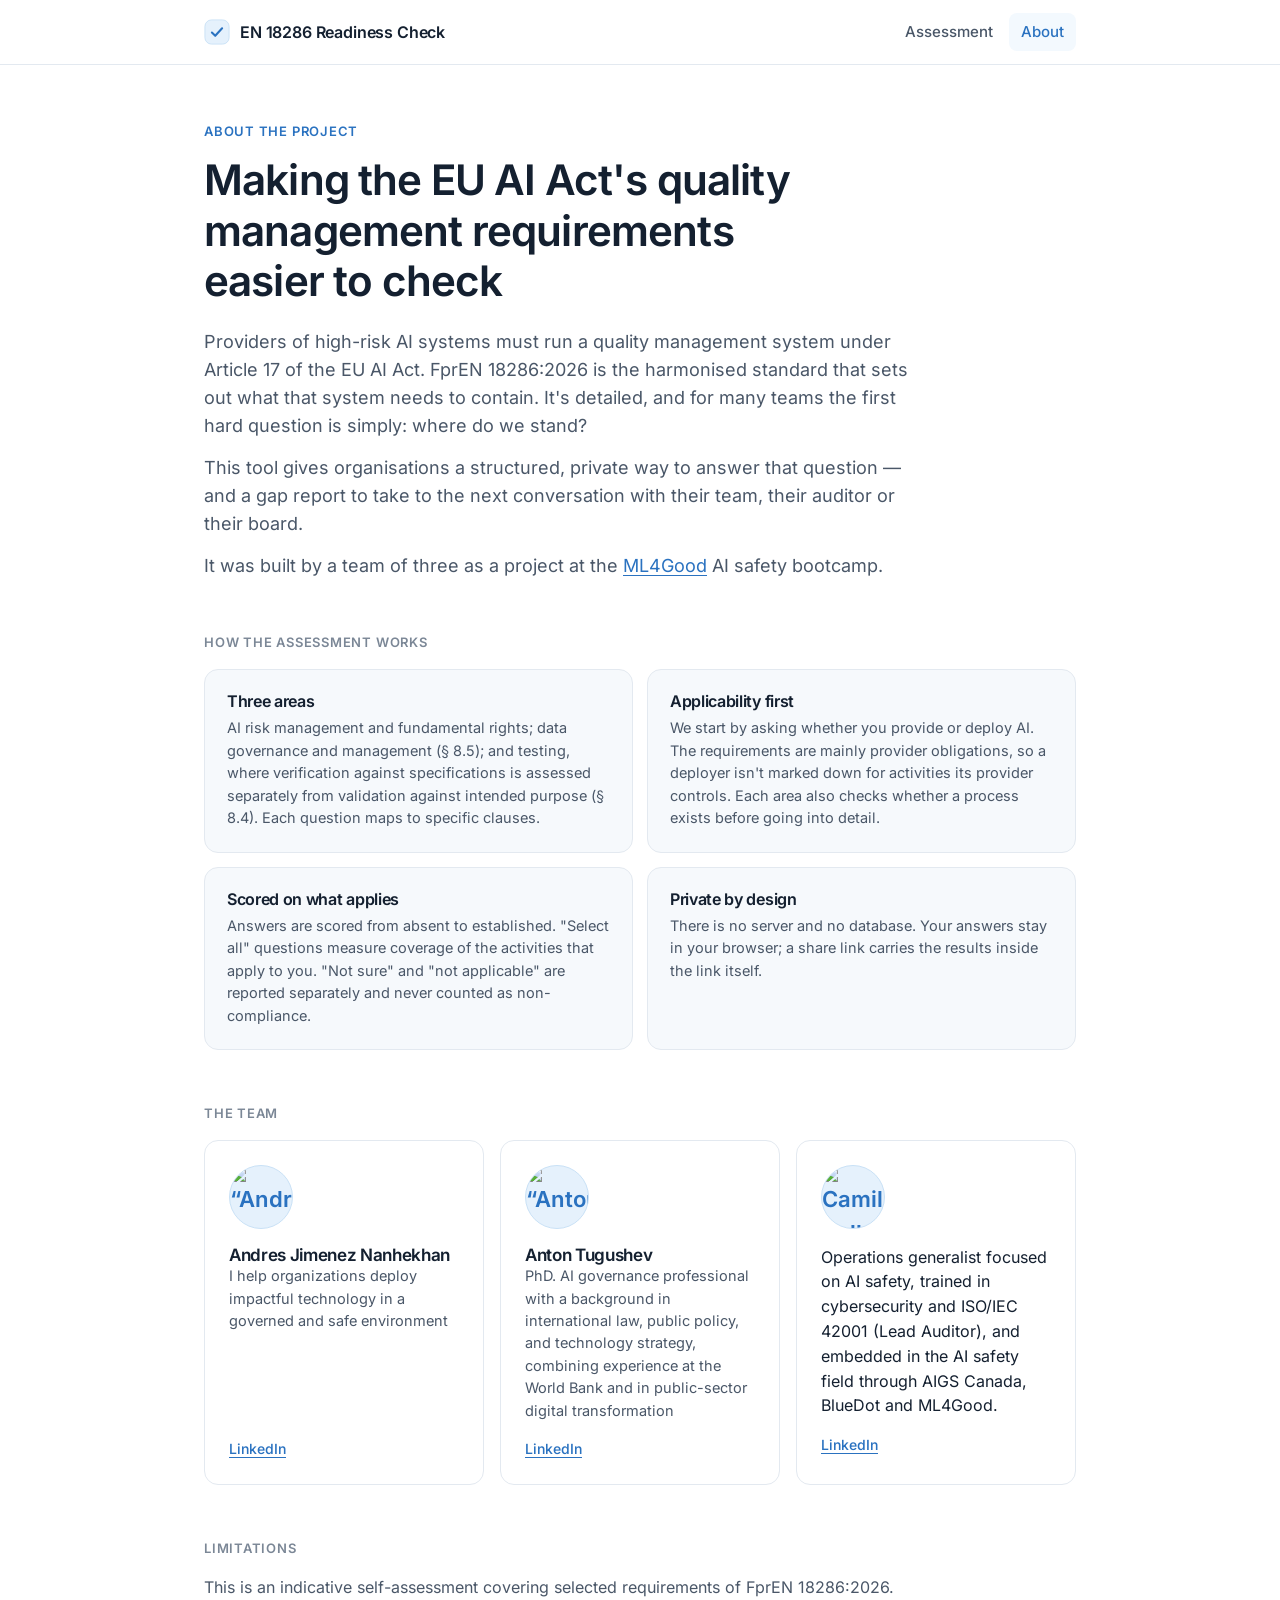
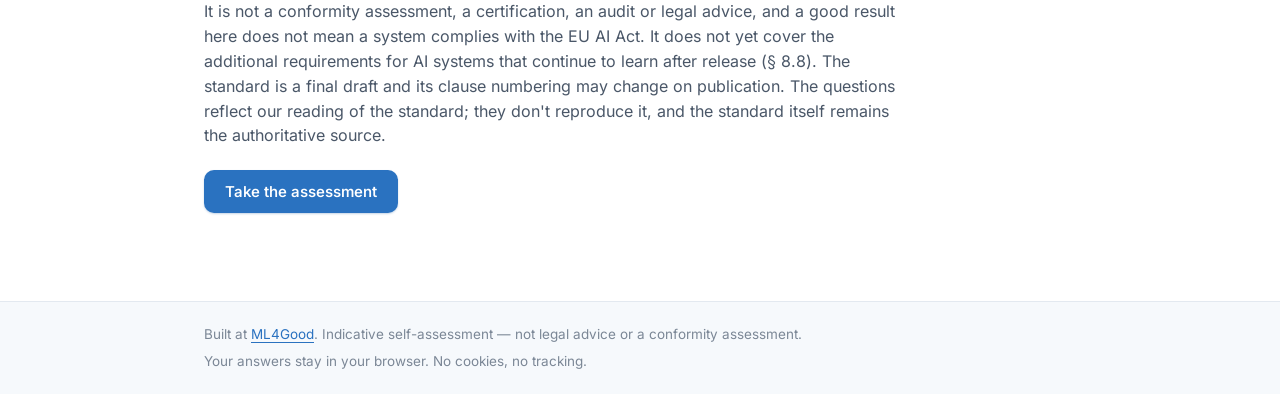
==== about.html @ 06868702 "Update about.html" ====
<!doctype html>
<html lang="en">
<head>
  <meta charset="utf-8" />
  <meta name="viewport" content="width=device-width, initial-scale=1" />
  <title>About — EN 18286 Readiness Check</title>
  <meta name="description" content="About the EN 18286 Readiness Check, a project built at the ML4Good bootcamp." />
  <meta name="theme-color" content="#ffffff" />
  <link rel="icon" href="favicon.svg" type="image/svg+xml" />
  <link rel="preload" href="assets/fonts/inter-var.woff2" as="font" type="font/woff2" crossorigin />
  <link rel="stylesheet" href="assets/css/styles.css" />
</head>
<body>
  <header class="site-header">
    <div class="wrap header-inner">
      <a class="brand" href="index.html">
        <svg class="brand-mark" viewBox="0 0 28 28" aria-hidden="true"><rect x="1" y="1" width="26" height="26" rx="7"/><path d="M8.5 14.5l3.6 3.6L19.5 10"/></svg>
        <span>EN 18286 Readiness Check</span>
      </a>
      <nav class="nav" aria-label="Main">
        <a href="index.html">Assessment</a>
        <a href="about.html" aria-current="page">About</a>
      </nav>
    </div>
  </header>

  <main class="wrap main about">

    <!-- ============ PROJECT ============ -->
    <section class="about-hero">
      <p class="eyebrow">About the project</p>
      <h1>Making the EU AI Act's quality management requirements easier to check</h1>
      <p class="lead">
        Providers of high-risk AI systems must run a quality management system under Article 17 of the EU AI Act.
        FprEN 18286:2026 is the harmonised standard that sets out what that system needs to contain. It's detailed,
        and for many teams the first hard question is simply: where do we stand?
      </p>
      <p class="lead">
        This tool gives organisations a structured, private way to answer that question — and a gap report to take to
        the next conversation with their team, their auditor or their board.
      </p>
      <!-- EDIT: one or two sentences about the bootcamp context, if you want -->
      <p class="lead">
        It was built by a team of three as a project at the
        <a href="https://ml4good.org" target="_blank" rel="noopener">ML4Good</a> AI safety bootcamp.
      </p>
    </section>

    <!-- ============ HOW IT WORKS ============ -->
    <section class="about-section">
      <h2 class="section-title">How the assessment works</h2>
      <div class="how-grid">
        <div class="how">
          <h3>Three areas</h3>
          <p>AI risk management and fundamental rights; data governance and management (§ 8.5); and testing, where verification against specifications is assessed separately from validation against intended purpose (§ 8.4). Each question maps to specific clauses.</p>
        </div>
        <div class="how">
          <h3>Applicability first</h3>
          <p>We start by asking whether you provide or deploy AI. The requirements are mainly provider obligations, so a deployer isn't marked down for activities its provider controls. Each area also checks whether a process exists before going into detail.</p>
        </div>
        <div class="how">
          <h3>Scored on what applies</h3>
          <p>Answers are scored from absent to established. "Select all" questions measure coverage of the activities that apply to you. "Not sure" and "not applicable" are reported separately and never counted as non-compliance.</p>
        </div>
        <div class="how">
          <h3>Private by design</h3>
          <p>There is no server and no database. Your answers stay in your browser; a share link carries the results inside the link itself.</p>
        </div>
      </div>
    </section>

    <!-- ============ TEAM ============
         EDIT: replace names, roles, bios and links below.
         Photos: add a square image to assets/img/ (e.g. assets/img/name.jpg) and replace the
         <span class="avatar">..</span> line with:
         <img class="avatar" src="assets/img/name.jpg" alt="Full name" />
         Remove any link you don't want (LinkedIn / website). -->
    <section class="about-section">
      <h2 class="section-title">The team</h2>
      <div class="team">

        <article class="person">
          <img class="avatar" src="assets/img/andres.jpg" alt=“Andres “Jimenez Nanhekhan />
          <h3>Andres Jimenez Nanhekhan</h3>
          <p class="bio">I help organizations deploy impactful technology in a governed and safe environment</p>
          <p class="links">
            <a href="https://www.linkedin.com/in/andres-jimenez-nanhekhan/" target="_blank" rel="noopener">LinkedIn</a>
          </p>
        </article>

        <article class="person">
          <img class="avatar" src="assets/img/anton.jpg" alt=“Anton Tugushev” />
          <h3>Anton Tugushev</h3>
          <p class="bio">PhD. AI governance professional with a background in international law, public policy, and technology strategy, combining experience at the World Bank and in public-sector digital transformation </p>
          <p class="links">
            <a href="https://www.linkedin.com/in/antontugushev/" target="_blank" rel="noopener">LinkedIn</a>
          </p>
        </article>

        <article class="person">
          <img class="avatar" src="assets/img/cami.jpg" alt="Camilla Balbis” />
          <h3>Camilla Balbis</h3>
          <p class="bio">Operations generalist focused on AI safety, trained in cybersecurity and ISO/IEC 42001 (Lead Auditor), and embedded in the AI safety field through AIGS Canada, BlueDot and ML4Good.
</p>
          <p class="links">
            <a href="https://www.linkedin.com/in/camillabalbis/" target="_blank" rel="noopener">LinkedIn</a>
          </p>
        </article>

      </div>
    </section>

    <!-- ============ DISCLAIMER ============ -->
    <section class="about-section">
      <h2 class="section-title">Limitations</h2>
      <p class="muted">
        This is an indicative self-assessment covering selected requirements of FprEN 18286:2026. It is not a conformity
        assessment, a certification, an audit or legal advice, and a good result here does not mean a system complies with
        the EU AI Act. It does not yet cover the additional requirements for AI systems that continue to learn after
        release (§ 8.8). The standard is a final draft and its clause numbering may change on publication. The questions
        reflect our reading of the standard; they don't reproduce it, and the standard itself remains the authoritative source.
      </p>
      <p><a class="btn btn-primary" href="index.html">Take the assessment</a></p>
    </section>

  </main>

  <footer class="site-footer">
    <div class="wrap footer-inner">
      <p>Built at <a href="https://ml4good.org" target="_blank" rel="noopener">ML4Good</a>. Indicative self-assessment — not legal advice or a conformity assessment.</p>
      <p>Your answers stay in your browser. No cookies, no tracking.</p>
    </div>
  </footer>
</body>
</html>
---- assets/css/styles.css ----
/* ==========================================================================
   Theme — change colours here
   ========================================================================== */
:root {
  --bg: #ffffff;
  --surface: #f6f9fc;
  --surface-2: #eef3f8;
  --line: #e3e9f0;
  --line-strong: #cdd7e2;

  --text: #142030;
  --text-2: #4a5768;
  --text-3: #7b8796;

  --blue: #2a72c0;        /* primary: buttons, links, active states */
  --blue-strong: #1d5c9f; /* hover */
  --blue-300: #8ec0ec;
  --blue-200: #c9e1f6;
  --blue-100: #e5f1fc;
  --blue-50: #f3f9fe;

  --warn-bg: #fbefea;
  --warn-text: #a4482f;

  --radius: 14px;
  --radius-sm: 9px;
  --shadow: 0 1px 2px rgba(20, 32, 48, 0.04), 0 8px 24px -12px rgba(20, 32, 48, 0.08);
  --font: "Inter", ui-sans-serif, system-ui, -apple-system, "Segoe UI", Roboto, "Helvetica Neue", Arial, sans-serif;
}

@font-face {
  font-family: "Inter";
  src: url("../fonts/inter-var.woff2") format("woff2");
  font-weight: 100 900;
  font-style: normal;
  font-display: swap;
}

/* ==========================================================================
   Base
   ========================================================================== */
*, *::before, *::after { box-sizing: border-box; }
html { -webkit-text-size-adjust: 100%; }
body {
  margin: 0;
  background: var(--bg);
  color: var(--text);
  font-family: var(--font);
  font-size: 16px;
  line-height: 1.55;
  font-feature-settings: "cv11", "ss01";
  -webkit-font-smoothing: antialiased;
  display: flex;
  flex-direction: column;
  min-height: 100vh;
}
h1, h2, h3 { margin: 0; letter-spacing: -0.02em; line-height: 1.2; font-weight: 620; }
p { margin: 0; }
a { color: var(--blue); text-decoration-thickness: 1px; text-underline-offset: 3px; }
a:hover { color: var(--blue-strong); }
:focus-visible { outline: 2px solid var(--blue); outline-offset: 2px; border-radius: 6px; }
.icon { flex-shrink: 0; }

.wrap { width: 100%; max-width: 920px; margin: 0 auto; padding: 0 24px; }
.main { flex: 1; padding-top: 56px; padding-bottom: 88px; outline: none; }

/* ==========================================================================
   Header / footer
   ========================================================================== */
.site-header {
  position: sticky; top: 0; z-index: 10;
  background: rgba(255, 255, 255, 0.86);
  backdrop-filter: saturate(1.4) blur(10px);
  -webkit-backdrop-filter: saturate(1.4) blur(10px);
  border-bottom: 1px solid var(--line);
}
.header-inner { display: flex; align-items: center; justify-content: space-between; height: 64px; }
.brand { display: flex; align-items: center; gap: 10px; color: var(--text); text-decoration: none; font-weight: 600; letter-spacing: -0.01em; }
.brand:hover { color: var(--text); }
.brand-mark { width: 26px; height: 26px; }
.brand-mark rect { fill: var(--blue-100); stroke: var(--blue-200); }
.brand-mark path { fill: none; stroke: var(--blue); stroke-width: 2.2; stroke-linecap: round; stroke-linejoin: round; }
.nav { display: flex; gap: 4px; }
.nav a {
  color: var(--text-2); text-decoration: none; font-size: 15px; font-weight: 500;
  padding: 7px 12px; border-radius: 8px;
}
.nav a:hover { background: var(--surface); color: var(--text); }
.nav a[aria-current="page"] { color: var(--blue); background: var(--blue-50); }

.site-footer { border-top: 1px solid var(--line); background: var(--surface); }
.footer-inner { display: flex; flex-wrap: wrap; gap: 6px 24px; justify-content: space-between; padding-top: 22px; padding-bottom: 22px; font-size: 13.5px; color: var(--text-3); }

/* ==========================================================================
   Shared components
   ========================================================================== */
.eyebrow { font-size: 13px; font-weight: 600; letter-spacing: 0.06em; text-transform: uppercase; color: var(--blue); margin-bottom: 14px; }
.lead { font-size: 18px; color: var(--text-2); max-width: 64ch; }
.lead.small { font-size: 15px; margin-top: 8px; }
.muted { color: var(--text-2); max-width: 70ch; }
.section-title { font-size: 13px; font-weight: 600; letter-spacing: 0.06em; text-transform: uppercase; color: var(--text-3); margin: 56px 0 18px; }
.disclaimer { font-size: 13.5px; color: var(--text-3); margin-top: 40px; max-width: 70ch; }

.btn {
  display: inline-flex; align-items: center; justify-content: center; gap: 8px;
  font: inherit; font-size: 15px; font-weight: 560; line-height: 1;
  padding: 13px 20px; border-radius: 10px; border: 1px solid transparent;
  cursor: pointer; text-decoration: none; white-space: nowrap;
  transition: background 0.15s, border-color 0.15s, color 0.15s, box-shadow 0.15s;
}
.btn-primary { background: var(--blue); color: #fff; box-shadow: 0 1px 2px rgba(29, 92, 159, 0.25); }
.btn-primary:hover { background: var(--blue-strong); color: #fff; }
.btn-primary:disabled { background: var(--line-strong); color: #fff; box-shadow: none; cursor: not-allowed; }
.btn-secondary { background: var(--bg); color: var(--text); border-color: var(--line-strong); }
.btn-secondary:hover { border-color: var(--blue-300); background: var(--blue-50); color: var(--text); }
.btn-ghost { background: transparent; color: var(--text-2); padding-left: 12px; padding-right: 12px; }
.btn-ghost:hover { background: var(--surface); color: var(--text); }
.btn-small { padding: 9px 14px; font-size: 14px; }

.badge {
  display: inline-flex; align-items: center; font-size: 13px; font-weight: 580;
  padding: 5px 11px; border-radius: 999px; white-space: nowrap;
}
.tone-good { background: var(--blue); color: #fff; }
.tone-mid  { background: var(--blue-100); color: var(--blue-strong); }
.tone-low  { background: var(--surface-2); color: var(--text-2); }
.tone-none { background: var(--surface-2); color: var(--text-3); box-shadow: inset 0 0 0 1px var(--line-strong); }

/* ==========================================================================
   Intro
   ========================================================================== */
.intro h1 { font-size: clamp(32px, 5vw, 46px); max-width: 18ch; margin-bottom: 20px; }
.meta { list-style: none; padding: 0; margin: 32px 0 0; display: flex; flex-wrap: wrap; gap: 10px; }
.meta li {
  font-size: 14px; color: var(--text-2);
  background: var(--surface); border: 1px solid var(--line);
  padding: 7px 13px; border-radius: 999px;
}
.meta-k { font-weight: 640; color: var(--text); margin-right: 3px; }

.start-card {
  margin-top: 36px; padding: 26px; border: 1px solid var(--line); border-radius: var(--radius);
  background: linear-gradient(180deg, var(--blue-50), var(--bg) 70%);
  box-shadow: var(--shadow);
}
.field { display: block; max-width: 520px; }
.field-label { display: block; font-size: 14px; font-weight: 580; margin-bottom: 8px; }
.optional { font-weight: 450; color: var(--text-3); margin-left: 4px; }
.field input {
  width: 100%; font: inherit; font-size: 15px; color: var(--text);
  padding: 12px 14px; border: 1px solid var(--line-strong); border-radius: 10px; background: var(--bg);
  transition: border-color 0.15s, box-shadow 0.15s;
}
.field input::placeholder { color: var(--text-3); }
.field input:focus { outline: none; border-color: var(--blue); box-shadow: 0 0 0 3px var(--blue-100); }
.field-hint { display: block; font-size: 13px; color: var(--text-3); margin-top: 7px; }
.actions { display: flex; flex-wrap: wrap; gap: 10px; margin-top: 22px; }

.areas { list-style: none; padding: 0; margin: 0; display: grid; gap: 12px; }
.area { display: flex; gap: 18px; padding: 20px 22px; border: 1px solid var(--line); border-radius: var(--radius); background: var(--bg); }
.area-num { font-size: 13px; font-weight: 640; color: var(--blue); font-variant-numeric: tabular-nums; padding-top: 3px; }
.area h3 { font-size: 17px; margin-bottom: 5px; }
.area p { font-size: 15px; color: var(--text-2); }

/* ==========================================================================
   Quiz
   ========================================================================== */
.quiz { max-width: 760px; margin: 0 auto; }
.stepper { list-style: none; padding: 0; margin: 0 0 18px; display: flex; gap: 8px; }
.step { flex: 1; display: flex; align-items: center; gap: 9px; min-width: 0; font-size: 13px; color: var(--text-3); }
.step-dot {
  width: 24px; height: 24px; flex-shrink: 0; border-radius: 50%;
  display: grid; place-items: center; font-size: 12px; font-weight: 620;
  background: var(--surface-2); color: var(--text-3);
}
.step-label { white-space: nowrap; overflow: hidden; text-overflow: ellipsis; }
.step.active { color: var(--text); font-weight: 560; }
.step.active .step-dot { background: var(--blue); color: #fff; }
.step.done .step-dot { background: var(--blue-100); color: var(--blue); }
.step-scope { flex: 0 0 auto; }

.progress { height: 4px; background: var(--surface-2); border-radius: 99px; overflow: hidden; margin-bottom: 28px; }
.progress span { display: block; height: 100%; background: var(--blue); border-radius: 99px; transition: width 0.35s ease; }

.qcard { border: 1px solid var(--line); border-radius: 18px; padding: 34px; background: var(--bg); box-shadow: var(--shadow); }
.qmeta { font-size: 13px; color: var(--text-3); font-weight: 520; margin-bottom: 12px; font-variant-numeric: tabular-nums; }
.qtext { font-size: clamp(21px, 3vw, 25px); font-weight: 600; line-height: 1.3; margin-bottom: 10px; }
.qhint { font-size: 14px; color: var(--text-3); margin-bottom: 24px; }

.options { border: 0; padding: 0; margin: 0; display: grid; gap: 10px; }
.option {
  position: relative; display: flex; align-items: flex-start; gap: 14px;
  padding: 15px 18px; border: 1px solid var(--line); border-radius: 12px;
  background: var(--bg); cursor: pointer; font-size: 15.5px; line-height: 1.45;
  transition: border-color 0.12s, background 0.12s, box-shadow 0.12s;
}
.option:hover { border-color: var(--blue-300); background: var(--blue-50); }
.option input { position: absolute; opacity: 0; pointer-events: none; }
.option-mark {
  flex-shrink: 0; width: 20px; height: 20px; margin-top: 1px;
  border: 1.5px solid var(--line-strong); background: var(--bg);
  border-radius: 50%; display: grid; place-items: center; transition: all 0.12s;
}
.option input[type="checkbox"] + .option-mark { border-radius: 6px; }
.option.checked { border-color: var(--blue); background: var(--blue-50); box-shadow: 0 0 0 1px var(--blue) inset; }
.option.checked .option-mark { border-color: var(--blue); background: var(--blue); }
.option.checked input[type="radio"] + .option-mark::after { content: ""; width: 8px; height: 8px; border-radius: 50%; background: #fff; }
.option.checked input[type="checkbox"] + .option-mark::after {
  content: ""; width: 10px; height: 6px; border-left: 2px solid #fff; border-bottom: 2px solid #fff;
  transform: rotate(-45deg) translate(1px, -1px);
}
.option input:focus-visible + .option-mark { box-shadow: 0 0 0 3px var(--blue-200); }
.option.is-exclusive { color: var(--text-2); }
.option-row { position: relative; }
.option-row:has(.option:not(.is-exclusive)) + .option-row:has(.is-exclusive) { margin-top: 6px; }

/* Item-level "not applicable" toggle */
.option-row.has-na .option { padding-right: 76px; }
.na-toggle {
  position: absolute; top: 50%; right: 12px; transform: translateY(-50%);
  font: inherit; font-size: 12px; font-weight: 600; letter-spacing: 0.03em;
  padding: 6px 10px; border-radius: 7px; cursor: pointer;
  border: 1px solid var(--line); background: var(--bg); color: var(--text-3);
  transition: all 0.12s;
}
.na-toggle:hover { border-color: var(--line-strong); color: var(--text-2); }
.na-toggle[aria-pressed="true"] { background: var(--text-2); border-color: var(--text-2); color: #fff; }
.option-row.is-na .option { background: var(--surface); border-style: dashed; border-color: var(--line-strong); }
.option-row.is-na .option-text { color: var(--text-3); text-decoration: line-through; text-decoration-color: var(--line-strong); }
.option-row.is-na .option-mark { opacity: 0.4; }
.qhelp { font-size: 14px; color: var(--text-2); background: var(--blue-50); border: 1px solid var(--blue-100); border-radius: 10px; padding: 10px 14px; margin: -8px 0 22px; }

.qnav { display: flex; justify-content: space-between; align-items: center; gap: 12px; margin-top: 30px; padding-top: 22px; border-top: 1px solid var(--line); }

/* ==========================================================================
   Results
   ========================================================================== */
.shared-banner, .notice {
  display: flex; flex-wrap: wrap; align-items: center; justify-content: space-between; gap: 12px;
  padding: 12px 16px; margin-bottom: 28px; border-radius: 12px;
  background: var(--blue-50); border: 1px solid var(--blue-200); font-size: 14.5px; color: var(--text-2);
}
.results-head { display: flex; flex-wrap: wrap; align-items: flex-end; justify-content: space-between; gap: 24px; }
.results-head h1 { font-size: clamp(28px, 4vw, 38px); }
.results-actions { display: flex; flex-wrap: wrap; gap: 8px; }
.toast {
  position: fixed; left: 50%; bottom: 28px; transform: translate(-50%, 16px);
  background: var(--text); color: #fff; font-size: 14px; padding: 11px 16px; border-radius: 10px;
  opacity: 0; pointer-events: none; transition: opacity 0.2s, transform 0.2s; z-index: 20; max-width: calc(100% - 32px);
}
.toast.show { opacity: 1; transform: translate(-50%, 0); }

.summary {
  display: flex; gap: 36px; align-items: center; margin-top: 36px; padding: 30px 32px;
  border: 1px solid var(--line); border-radius: 18px;
  background: linear-gradient(135deg, var(--blue-50), var(--bg) 60%); box-shadow: var(--shadow);
}
.summary-ring { position: relative; width: 148px; height: 148px; flex-shrink: 0; }
.ring { width: 100%; height: 100%; }
.ring-track { fill: none; stroke: var(--blue-100); stroke-width: 10; }
.ring-fill { fill: none; stroke: var(--blue); stroke-width: 10; stroke-linecap: round; transition: stroke-dashoffset 0.8s ease; }
.ring-label { position: absolute; inset: 0; display: flex; flex-direction: column; align-items: center; justify-content: center; }
.ring-value { font-size: 38px; font-weight: 650; letter-spacing: -0.03em; line-height: 1; font-variant-numeric: tabular-nums; }
.ring-unit { font-size: 11.5px; color: var(--text-3); margin-top: 6px; text-transform: uppercase; letter-spacing: 0.05em; font-weight: 560; }
.summary-body { flex: 1; min-width: 0; }
.summary-text { margin: 14px 0 20px; color: var(--text-2); max-width: 60ch; }
.ctx { display: flex; flex-wrap: wrap; gap: 6px 18px; margin-top: 12px; font-size: 14px; color: var(--text); }
.ctx-k { color: var(--text-3); margin-right: 4px; }

/* Composition bar: met / partial / missing / not verified / not applicable */
.comp-bar { display: flex; gap: 2px; height: 10px; border-radius: 99px; overflow: hidden; background: var(--surface-2); }
.comp-compact .comp-bar { height: 8px; }
.seg-met { background: var(--blue); }
.seg-partial { background: var(--blue-300); }
.seg-missing { background: var(--blue-100); box-shadow: inset 0 0 0 1px var(--blue-200); }
.seg-unsure { background: repeating-linear-gradient(135deg, var(--line-strong) 0 3px, var(--surface-2) 3px 6px); }
.seg-na { background: var(--surface-2); box-shadow: inset 0 0 0 1px var(--line); }
.comp-legend { list-style: none; padding: 0; margin: 12px 0 0; display: flex; flex-wrap: wrap; gap: 6px 16px; font-size: 13px; color: var(--text-2); }
.comp-legend strong { color: var(--text); font-weight: 620; margin-left: 2px; font-variant-numeric: tabular-nums; }
.sw { display: inline-block; width: 10px; height: 10px; border-radius: 3px; margin-right: 6px; vertical-align: -1px; }
.comp-compact .comp-legend { font-size: 12.5px; gap: 4px 12px; margin-top: 9px; }

.notes { display: grid; gap: 10px; margin-top: 16px; }
.note { padding: 14px 18px; border-radius: 12px; background: var(--surface); border: 1px solid var(--line); font-size: 14.5px; color: var(--text-2); }
.note-title { display: flex; gap: 10px; align-items: baseline; font-weight: 600; color: var(--text); margin-bottom: 3px; }
.stats { display: flex; flex-wrap: wrap; gap: 12px 36px; margin: 0; }
.stats dt { font-size: 13px; color: var(--text-3); margin-bottom: 2px; }
.stats dd { margin: 0; font-size: 24px; font-weight: 640; letter-spacing: -0.02em; font-variant-numeric: tabular-nums; }
.stats dd span { font-size: 16px; color: var(--text-3); font-weight: 500; }

.chapters { display: grid; gap: 16px; }
.chapter { border: 1px solid var(--line); border-radius: var(--radius); padding: 26px 28px; background: var(--bg); }
.chapter-head { display: flex; align-items: flex-start; justify-content: space-between; gap: 16px; margin-bottom: 20px; }
.chapter-head h3 { font-size: 19px; }
.chapter-metrics { display: grid; grid-template-columns: 1fr 1fr; gap: 24px; }
.metric-top { display: flex; justify-content: space-between; font-size: 13.5px; color: var(--text-2); margin-bottom: 8px; }
.metric-top strong { color: var(--text); font-weight: 620; font-variant-numeric: tabular-nums; }
.bar { height: 8px; background: var(--surface-2); border-radius: 99px; overflow: hidden; }
.bar span { display: block; height: 100%; background: var(--blue); border-radius: 99px; }
.bar-soft span { background: var(--blue-300); }

.gaps-title { font-size: 13px; font-weight: 600; color: var(--text-3); text-transform: uppercase; letter-spacing: 0.05em; margin: 28px 0 4px; }
.gaps { list-style: none; padding: 0; margin: 0; }
.gap { padding: 16px 0; border-top: 1px solid var(--line); }
.gaps-title + .gaps .gap:first-child { border-top: 0; }
.chapter-metrics + .gaps { margin-top: 24px; }
.chapter-metrics + .no-gaps { margin-top: 22px; }
.gap-head { display: flex; flex-wrap: wrap; align-items: center; gap: 8px 10px; margin-bottom: 8px; }
.gap-topic { font-weight: 580; font-size: 15.5px; }
.ref { font-size: 12.5px; color: var(--text-3); font-variant-numeric: tabular-nums; margin-left: auto; white-space: nowrap; }
.tag { font-size: 11.5px; font-weight: 620; letter-spacing: 0.03em; text-transform: uppercase; padding: 3px 8px; border-radius: 6px; }
.tag-missing  { background: var(--warn-bg); color: var(--warn-text); }
.tag-informal { background: var(--surface-2); color: var(--text-2); }
.tag-partial  { background: var(--blue-100); color: var(--blue-strong); }
.tag-unsure   { background: var(--bg); color: var(--text-3); box-shadow: inset 0 0 0 1px var(--line-strong); }
.tag-na       { background: var(--surface-2); color: var(--text-3); }
.tag-key      { background: var(--bg); color: var(--blue-strong); box-shadow: inset 0 0 0 1px var(--blue-200); }
.key-note { font-size: 13.5px; color: var(--blue-strong); margin-top: 8px; }
.side-list .gap-topic { font-weight: 520; color: var(--text-2); }
.chapter-na { background: var(--surface); }
.chapter-na .chapter-head { margin-bottom: 8px; }
.ans-na { color: var(--text-3); font-weight: 450; }
.gap-current, .gap-target { font-size: 14.5px; color: var(--text-2); display: flex; gap: 10px; }
.gap-target { margin-top: 5px; color: var(--text); }
.gap .k { flex-shrink: 0; width: 46px; font-size: 12px; font-weight: 600; text-transform: uppercase; letter-spacing: 0.04em; color: var(--text-3); padding-top: 2px; }
.gap-target .k { color: var(--blue); }
.missing { margin: 6px 0 0; padding-left: 18px; font-size: 14.5px; color: var(--text); }
.missing li { margin: 3px 0; }
.missing li::marker { color: var(--blue-300); }
.readiness { margin-top: 14px; padding: 12px 16px; border-radius: 10px; background: var(--surface); display: flex; justify-content: space-between; gap: 12px; font-size: 14.5px; color: var(--text-2); }
.readiness strong { color: var(--text); font-weight: 600; }
.no-gaps { margin-top: 22px; display: flex; align-items: center; gap: 8px; font-size: 15px; color: var(--blue-strong); }

.answers { margin-top: 40px; border: 1px solid var(--line); border-radius: var(--radius); background: var(--surface); }
.answers summary { cursor: pointer; padding: 18px 22px; font-weight: 580; list-style: none; display: flex; justify-content: space-between; align-items: center; }
.answers summary::-webkit-details-marker { display: none; }
.answers summary::after { content: "+"; font-size: 20px; font-weight: 400; color: var(--text-3); }
.answers[open] summary::after { content: "–"; }
.answers ol { margin: 0; padding: 0 22px 18px 44px; }
.answers > ol > li { padding: 12px 0; border-top: 1px solid var(--line); font-size: 14.5px; }
.ans-q { color: var(--text-2); }
.ans-a { margin: 4px 0 0; padding-left: 18px; font-weight: 520; }

.method p { max-width: 70ch; color: var(--text-2); font-size: 15px; }
.method .disclaimer { margin-top: 16px; }

/* ==========================================================================
   About
   ========================================================================== */
.about-hero h1 { font-size: clamp(30px, 4.5vw, 42px); max-width: 22ch; margin-bottom: 22px; }
.about-hero .lead + .lead { margin-top: 14px; }
.how-grid { display: grid; grid-template-columns: repeat(2, 1fr); gap: 14px; }
.how { padding: 22px; border: 1px solid var(--line); border-radius: var(--radius); background: var(--surface); }
.how h3 { font-size: 16px; margin-bottom: 6px; }
.how p { font-size: 14.5px; color: var(--text-2); }
.team { display: grid; grid-template-columns: repeat(3, 1fr); gap: 16px; }
.person { padding: 24px; border: 1px solid var(--line); border-radius: var(--radius); background: var(--bg); display: flex; flex-direction: column; }
.avatar {
  width: 64px; height: 64px; border-radius: 50%; object-fit: cover; margin-bottom: 16px;
  display: grid; place-items: center; font-weight: 620; font-size: 22px;
  background: var(--blue-100); color: var(--blue); border: 1px solid var(--blue-200);
}
.person h3 { font-size: 17px; }
.role { font-size: 14px; color: var(--blue); font-weight: 520; margin: 3px 0 12px; }
.bio { font-size: 14.5px; color: var(--text-2); flex: 1; }
.links { margin-top: 16px; display: flex; gap: 14px; font-size: 14px; font-weight: 520; }
.about-section .btn { margin-top: 22px; }

/* ==========================================================================
   Responsive
   ========================================================================== */
@media (max-width: 760px) {
  .main { padding-top: 36px; padding-bottom: 64px; }
  .wrap { padding-left: 16px; padding-right: 16px; }
  .brand span { font-size: 15px; }
  .qcard { padding: 22px 18px; border-radius: 14px; }
  .step { flex: 0 0 auto; }
  .step.active { flex: 1; }
  .step-label { display: none; }
  .step.active .step-label { display: inline; }
  .summary { flex-direction: column; align-items: flex-start; padding: 24px 20px; gap: 20px; }
  .chapter { padding: 22px 18px; }
  .chapter-metrics { grid-template-columns: 1fr; gap: 16px; }
  .how-grid, .team { grid-template-columns: 1fr; }
  .ref { margin-left: 0; width: 100%; }
  .option-row.has-na .option { padding-right: 66px; }
  .na-toggle { right: 8px; }
  .results-actions .btn { flex: 1; }
}
@media (max-width: 420px) {
  .nav a { padding: 7px 8px; }
  .brand span { display: none; }
}

/* ==========================================================================
   Print / Save as PDF
   ========================================================================== */
@media print {
  @page { margin: 16mm; }
  body { font-size: 11pt; }
  .site-header, .site-footer, .no-print, .shared-banner, .toast { display: none !important; }
  .main { padding: 0; }
  .wrap { max-width: none; padding: 0; }
  .summary, .chapter, .answers { box-shadow: none; break-inside: avoid-page; }
  .chapter { break-inside: auto; }
  .gap { break-inside: avoid; }
  .summary { background: none; }
  .answers { background: none; }
  .answers summary::after { content: ""; }
  * { -webkit-print-color-adjust: exact; print-color-adjust: exact; }
}

@media (prefers-reduced-motion: reduce) {
  * { transition: none !important; }
}
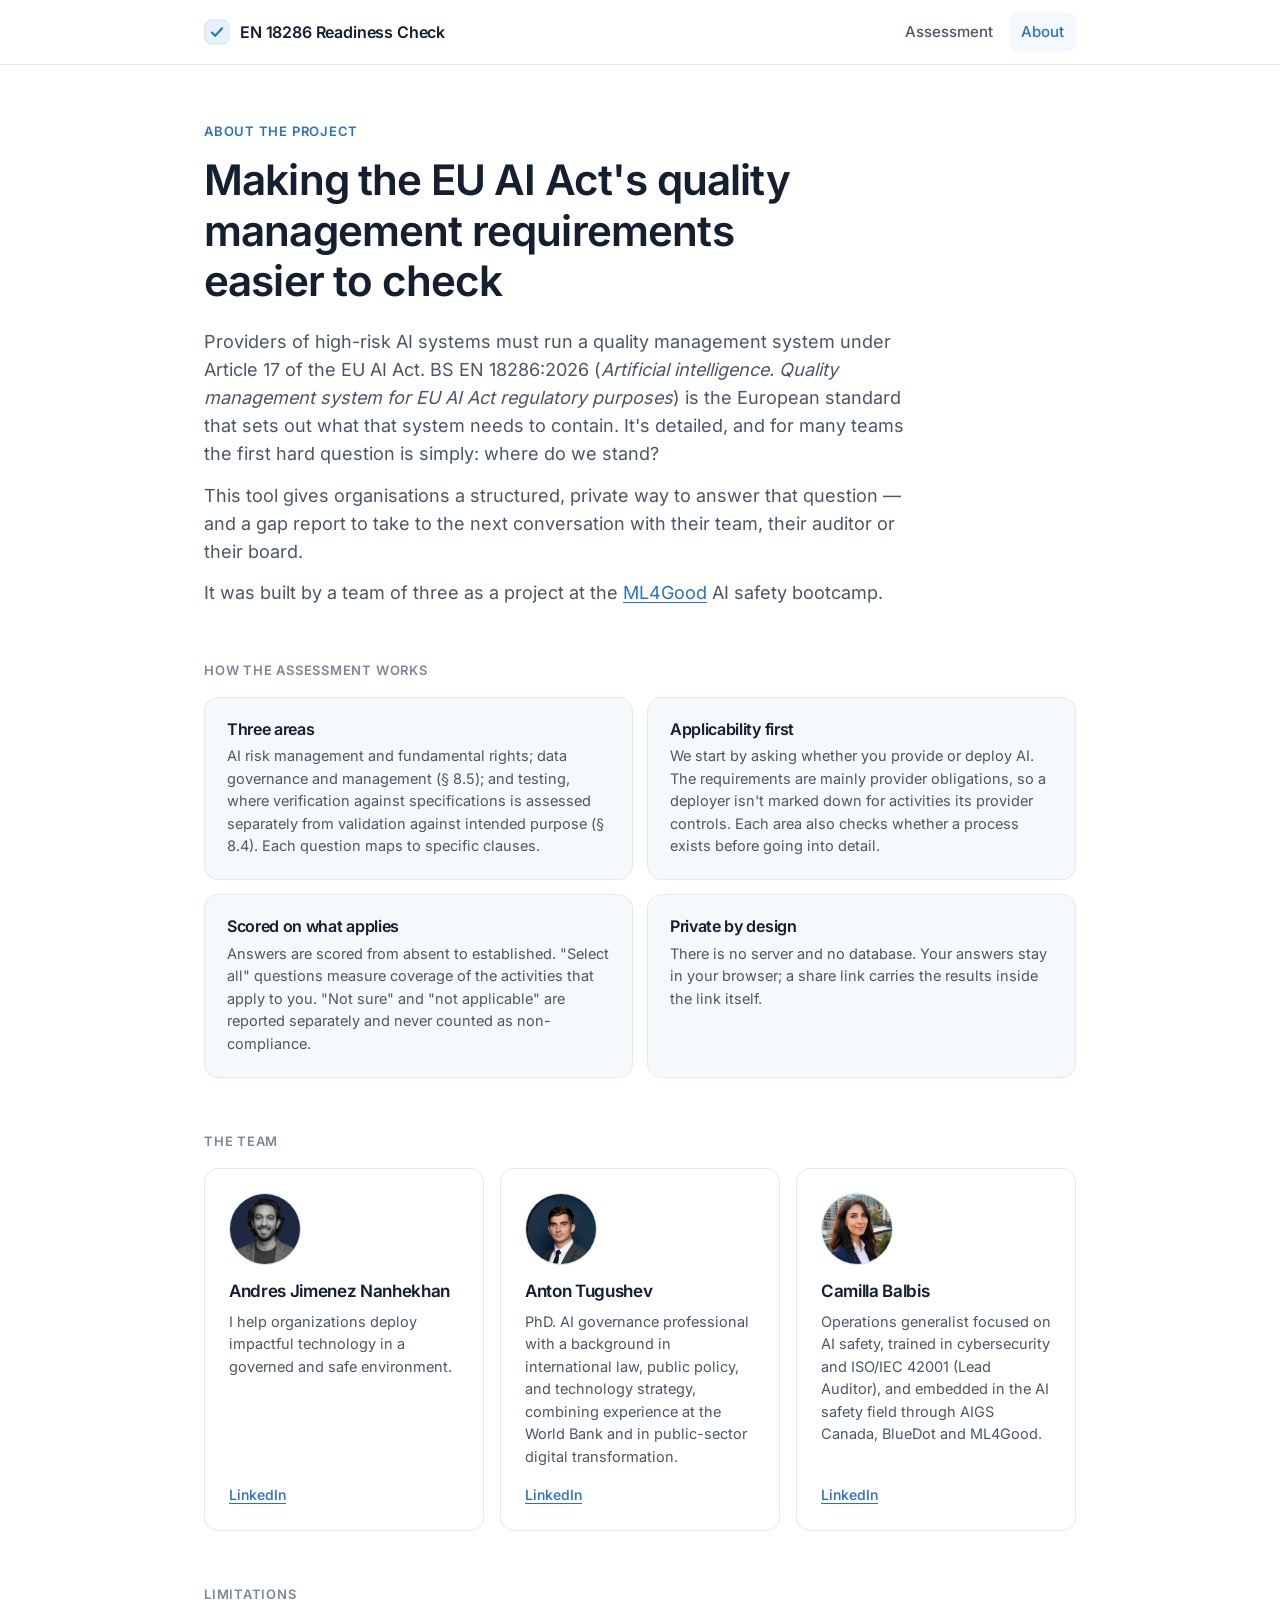
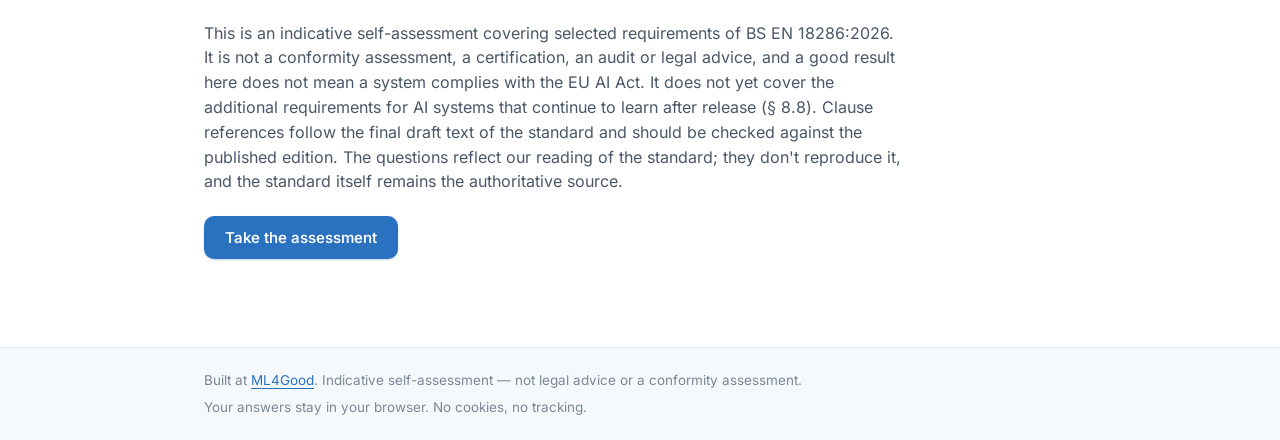
==== commit 6888d2f6: "Add files via upload" ====
--- a/about.html
+++ b/about.html
@@ -32,7 +32,8 @@
       <h1>Making the EU AI Act's quality management requirements easier to check</h1>
       <p class="lead">
         Providers of high-risk AI systems must run a quality management system under Article 17 of the EU AI Act.
-        FprEN 18286:2026 is the harmonised standard that sets out what that system needs to contain. It's detailed,
+        BS EN 18286:2026 (<em>Artificial intelligence. Quality management system for EU AI Act regulatory purposes</em>)
+        is the European standard that sets out what that system needs to contain. It's detailed,
         and for many teams the first hard question is simply: where do we stand?
       </p>
       <p class="lead">
@@ -70,38 +71,35 @@
     </section>
 
     <!-- ============ TEAM ============
-         EDIT: replace names, roles, bios and links below.
-         Photos: add a square image to assets/img/ (e.g. assets/img/name.jpg) and replace the
-         <span class="avatar">..</span> line with:
-         <img class="avatar" src="assets/img/name.jpg" alt="Full name" />
-         Remove any link you don't want (LinkedIn / website). -->
+         To change a photo: upload it to assets/img/ and make the src below match the file name EXACTLY,
+         including capital letters and the extension (.jpeg is not .jpg). If a photo is missing,
+         the person's initials are shown instead. Use straight quotes (") in HTML, never curly ones (“ ”). -->
     <section class="about-section">
       <h2 class="section-title">The team</h2>
       <div class="team">
 
         <article class="person">
-          <img class="avatar" src="assets/img/andres.jpg" alt=“Andres “Jimenez Nanhekhan />
+          <img class="avatar" src="assets/img/Andres.jpeg" alt="Andres Jimenez Nanhekhan" data-initials="AJ" width="72" height="72" loading="lazy" />
           <h3>Andres Jimenez Nanhekhan</h3>
-          <p class="bio">I help organizations deploy impactful technology in a governed and safe environment</p>
+          <p class="bio">I help organizations deploy impactful technology in a governed and safe environment.</p>
           <p class="links">
             <a href="https://www.linkedin.com/in/andres-jimenez-nanhekhan/" target="_blank" rel="noopener">LinkedIn</a>
           </p>
         </article>
 
         <article class="person">
-          <img class="avatar" src="assets/img/anton.jpg" alt=“Anton Tugushev” />
+          <img class="avatar" src="assets/img/Anton.jpeg" alt="Anton Tugushev" data-initials="AT" width="72" height="72" loading="lazy" />
           <h3>Anton Tugushev</h3>
-          <p class="bio">PhD. AI governance professional with a background in international law, public policy, and technology strategy, combining experience at the World Bank and in public-sector digital transformation </p>
+          <p class="bio">PhD. AI governance professional with a background in international law, public policy, and technology strategy, combining experience at the World Bank and in public-sector digital transformation.</p>
           <p class="links">
             <a href="https://www.linkedin.com/in/antontugushev/" target="_blank" rel="noopener">LinkedIn</a>
           </p>
         </article>
 
         <article class="person">
-          <img class="avatar" src="assets/img/cami.jpg" alt="Camilla Balbis” />
+          <img class="avatar" src="assets/img/Cami.jpeg" alt="Camilla Balbis" data-initials="CB" width="72" height="72" loading="lazy" />
           <h3>Camilla Balbis</h3>
-          <p class="bio">Operations generalist focused on AI safety, trained in cybersecurity and ISO/IEC 42001 (Lead Auditor), and embedded in the AI safety field through AIGS Canada, BlueDot and ML4Good.
-</p>
+          <p class="bio">Operations generalist focused on AI safety, trained in cybersecurity and ISO/IEC 42001 (Lead Auditor), and embedded in the AI safety field through AIGS Canada, BlueDot and ML4Good.</p>
           <p class="links">
             <a href="https://www.linkedin.com/in/camillabalbis/" target="_blank" rel="noopener">LinkedIn</a>
           </p>
@@ -114,10 +112,11 @@
     <section class="about-section">
       <h2 class="section-title">Limitations</h2>
       <p class="muted">
-        This is an indicative self-assessment covering selected requirements of FprEN 18286:2026. It is not a conformity
+        This is an indicative self-assessment covering selected requirements of BS EN 18286:2026. It is not a conformity
         assessment, a certification, an audit or legal advice, and a good result here does not mean a system complies with
         the EU AI Act. It does not yet cover the additional requirements for AI systems that continue to learn after
-        release (§ 8.8). The standard is a final draft and its clause numbering may change on publication. The questions
+        release (§ 8.8). Clause references follow the final draft text of the standard and should be checked against the
+        published edition. The questions
         reflect our reading of the standard; they don't reproduce it, and the standard itself remains the authoritative source.
       </p>
       <p><a class="btn btn-primary" href="index.html">Take the assessment</a></p>
@@ -131,5 +130,6 @@
       <p>Your answers stay in your browser. No cookies, no tracking.</p>
     </div>
   </footer>
+  <script src="assets/js/about.js"></script>
 </body>
 </html>
--- a/assets/css/styles.css
+++ b/assets/css/styles.css
@@ -356,11 +356,12 @@
 .team { display: grid; grid-template-columns: repeat(3, 1fr); gap: 16px; }
 .person { padding: 24px; border: 1px solid var(--line); border-radius: var(--radius); background: var(--bg); display: flex; flex-direction: column; }
 .avatar {
-  width: 64px; height: 64px; border-radius: 50%; object-fit: cover; margin-bottom: 16px;
+  width: 72px; height: 72px; border-radius: 50%; object-fit: cover; object-position: center 25%; margin-bottom: 16px;
   display: grid; place-items: center; font-weight: 620; font-size: 22px;
   background: var(--blue-100); color: var(--blue); border: 1px solid var(--blue-200);
 }
-.person h3 { font-size: 17px; }
+.person h3 { font-size: 17px; margin-bottom: 10px; }
+img.avatar { display: block; background: var(--surface-2); }
 .role { font-size: 14px; color: var(--blue); font-weight: 520; margin: 3px 0 12px; }
 .bio { font-size: 14.5px; color: var(--text-2); flex: 1; }
 .links { margin-top: 16px; display: flex; gap: 14px; font-size: 14px; font-weight: 520; }
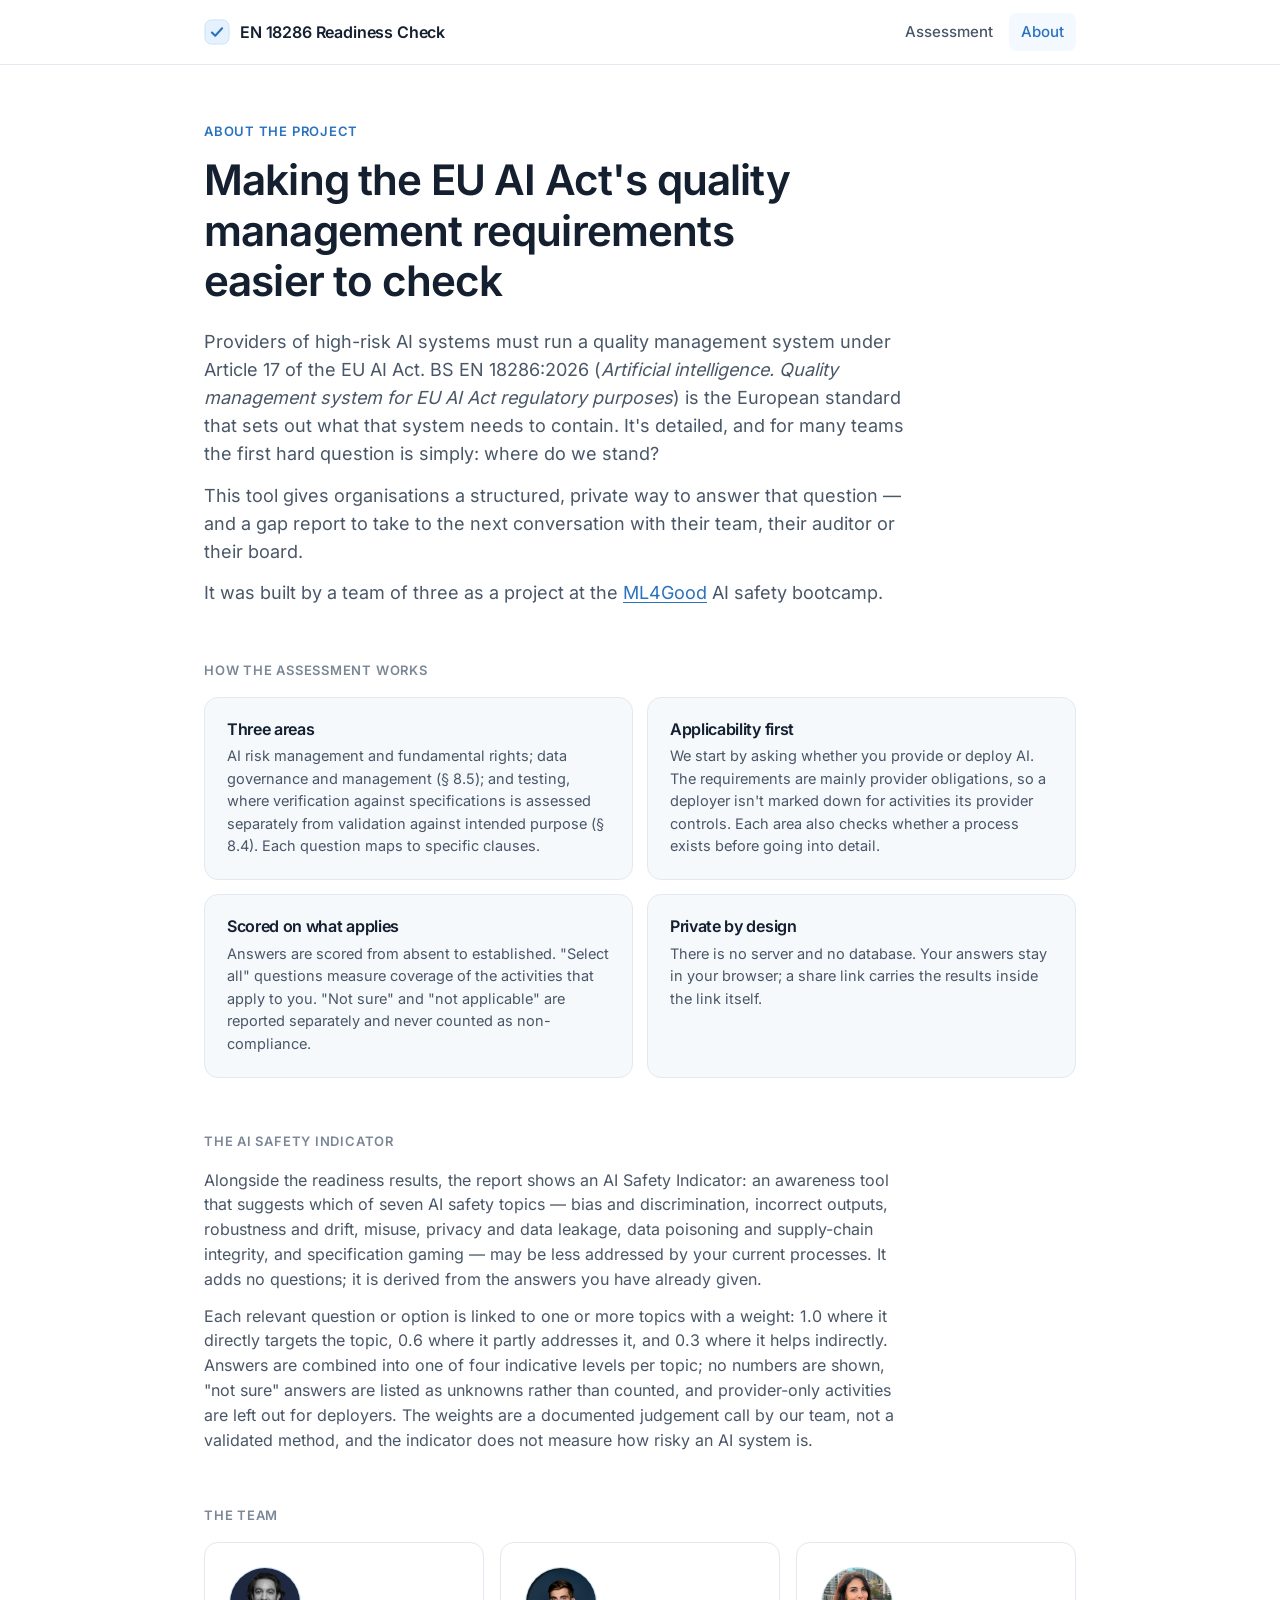
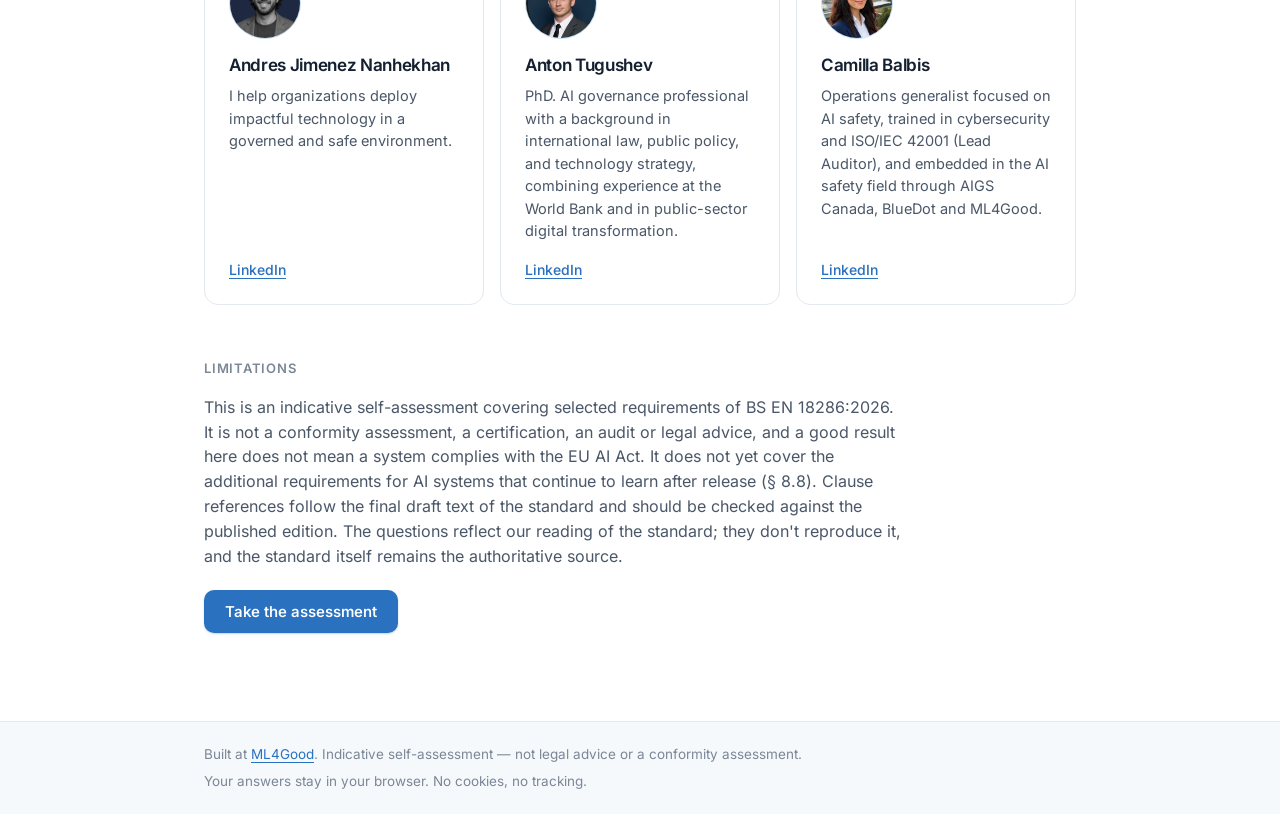
==== commit e86ac700: "Add files via upload" ====
--- a/about.html
+++ b/about.html
@@ -70,6 +70,24 @@
       </div>
     </section>
 
+    <!-- ============ AI SAFETY INDICATOR ============ -->
+    <section class="about-section">
+      <h2 class="section-title">The AI Safety Indicator</h2>
+      <p class="muted">
+        Alongside the readiness results, the report shows an AI Safety Indicator: an awareness tool that suggests which of
+        seven AI safety topics — bias and discrimination, incorrect outputs, robustness and drift, misuse, privacy and data
+        leakage, data poisoning and supply-chain integrity, and specification gaming — may be less addressed by your current
+        processes. It adds no questions; it is derived from the answers you have already given.
+      </p>
+      <p class="muted" style="margin-top:12px">
+        Each relevant question or option is linked to one or more topics with a weight: 1.0 where it directly targets the
+        topic, 0.6 where it partly addresses it, and 0.3 where it helps indirectly. Answers are combined into one of four
+        indicative levels per topic; no numbers are shown, "not sure" answers are listed as unknowns rather than counted, and
+        provider-only activities are left out for deployers. The weights are a documented judgement call by our team, not a
+        validated method, and the indicator does not measure how risky an AI system is.
+      </p>
+    </section>
+
     <!-- ============ TEAM ============
          To change a photo: upload it to assets/img/ and make the src below match the file name EXACTLY,
          including capital letters and the extension (.jpeg is not .jpg). If a photo is missing,
--- a/assets/css/styles.css
+++ b/assets/css/styles.css
@@ -368,6 +368,83 @@
 .about-section .btn { margin-top: 22px; }
 
 /* ==========================================================================
+   AI Safety Indicator
+   ========================================================================== */
+.safety { margin-top: 8px; }
+.si-section-title { margin-top: 64px; }
+.si-notice {
+  padding: 16px 18px; border-radius: 12px; font-size: 14.5px; line-height: 1.55;
+  background: var(--blue-50); border: 1px solid var(--blue-200); border-left: 4px solid var(--blue);
+  color: var(--text); font-weight: 500;
+}
+.si-summary { margin: 20px 0 6px; color: var(--text-2); max-width: 64ch; }
+.si-scale { display: flex; flex-wrap: wrap; justify-content: space-between; align-items: center; gap: 8px 20px; margin: 18px 0 10px; font-size: 12.5px; color: var(--text-3); }
+.si-scale-ends { display: inline-flex; align-items: center; gap: 8px; }
+
+.si-bar { display: inline-flex; gap: 3px; }
+.si-bar span { width: 18px; height: 8px; border-radius: 2px; background: var(--surface-2); box-shadow: inset 0 0 0 1px var(--line); }
+.si-bar span.on { box-shadow: none; }
+.si-l1 span.on { background: var(--blue-200); }
+.si-l2 span.on { background: var(--blue-300); }
+.si-l3 span.on { background: var(--blue); }
+.si-l4 span.on { background: var(--blue-strong); }
+.si-scale .si-bar span.on:nth-child(1) { background: var(--blue-200); }
+.si-scale .si-bar span.on:nth-child(2) { background: var(--blue-300); }
+.si-scale .si-bar span.on:nth-child(3) { background: var(--blue); }
+.si-scale .si-bar span.on:nth-child(4) { background: var(--blue-strong); }
+
+.si-list { border: 1px solid var(--line); border-radius: var(--radius); overflow: hidden; background: var(--bg); }
+.si-topic + .si-topic { border-top: 1px solid var(--line); }
+.si-topic summary {
+  list-style: none; cursor: pointer; display: flex; flex-wrap: wrap; align-items: center; gap: 6px 16px;
+  padding: 16px 20px; transition: background 0.12s;
+}
+.si-topic summary::-webkit-details-marker { display: none; }
+.si-topic summary:hover { background: var(--surface); }
+.si-topic summary::before {
+  content: ""; width: 7px; height: 7px; flex-shrink: 0; margin-right: 2px;
+  border-right: 1.6px solid var(--text-3); border-bottom: 1.6px solid var(--text-3);
+  transform: rotate(-45deg); transition: transform 0.15s;
+}
+.si-topic[open] summary::before { transform: rotate(45deg); }
+.si-name { font-weight: 580; flex: 1; min-width: 180px; }
+.si-right { display: inline-flex; align-items: center; gap: 12px; }
+.si-level { font-size: 14px; color: var(--text); font-weight: 520; min-width: 150px; }
+.si-none { color: var(--text-3); font-weight: 450; }
+.si-limited { flex-basis: 100%; padding-left: 21px; font-size: 12.5px; color: var(--text-3); font-style: italic; }
+.si-body { padding: 4px 20px 20px 41px; display: grid; gap: 14px; }
+.si-block h4 { margin: 0 0 4px; font-size: 12px; font-weight: 600; text-transform: uppercase; letter-spacing: 0.05em; color: var(--text-3); }
+.si-block p, .si-block li { font-size: 14.5px; color: var(--text-2); }
+.si-block ul { margin: 0; padding-left: 18px; }
+.si-block li { margin: 3px 0; }
+.si-block li::marker { color: var(--blue-300); }
+.si-muted { color: var(--text-3) !important; }
+.si-based { font-size: 13px; color: var(--text-3); border-top: 1px solid var(--line); padding-top: 12px; }
+
+.si-nc { margin-top: 16px; padding: 18px 20px; border-radius: var(--radius); background: var(--surface); border: 1px solid var(--line); }
+.si-nc h3 { font-size: 15px; margin-bottom: 10px; }
+.si-nc ul { list-style: none; padding: 0; margin: 0; display: grid; gap: 10px; }
+.si-nc p { font-size: 14px; color: var(--text-2); }
+.si-nc .si-nc-title { font-weight: 580; color: var(--text); }
+.si-nc-ref { font-weight: 450; color: var(--text-3); font-size: 12.5px; margin-left: 4px; }
+
+@media (max-width: 760px) {
+  .si-topic summary { padding: 14px 16px; }
+  .si-name { min-width: 0; flex-basis: calc(100% - 30px); }
+  .si-right { padding-left: 21px; }
+  .si-level { min-width: 0; }
+  .si-body { padding: 4px 16px 18px 16px; }
+  .si-limited { padding-left: 21px; }
+}
+@media print {
+  .si-topic summary::before { display: none; }
+  .si-list { overflow: visible; border: 0; border-radius: 0; }
+  .si-topic { break-inside: auto; border: 1px solid var(--line); border-radius: 10px; margin-bottom: 8px; }
+  .si-topic + .si-topic { border-top: 1px solid var(--line); }
+  .si-block, .si-nc li { break-inside: avoid; }
+}
+
+/* ==========================================================================
    Responsive
    ========================================================================== */
 @media (max-width: 760px) {
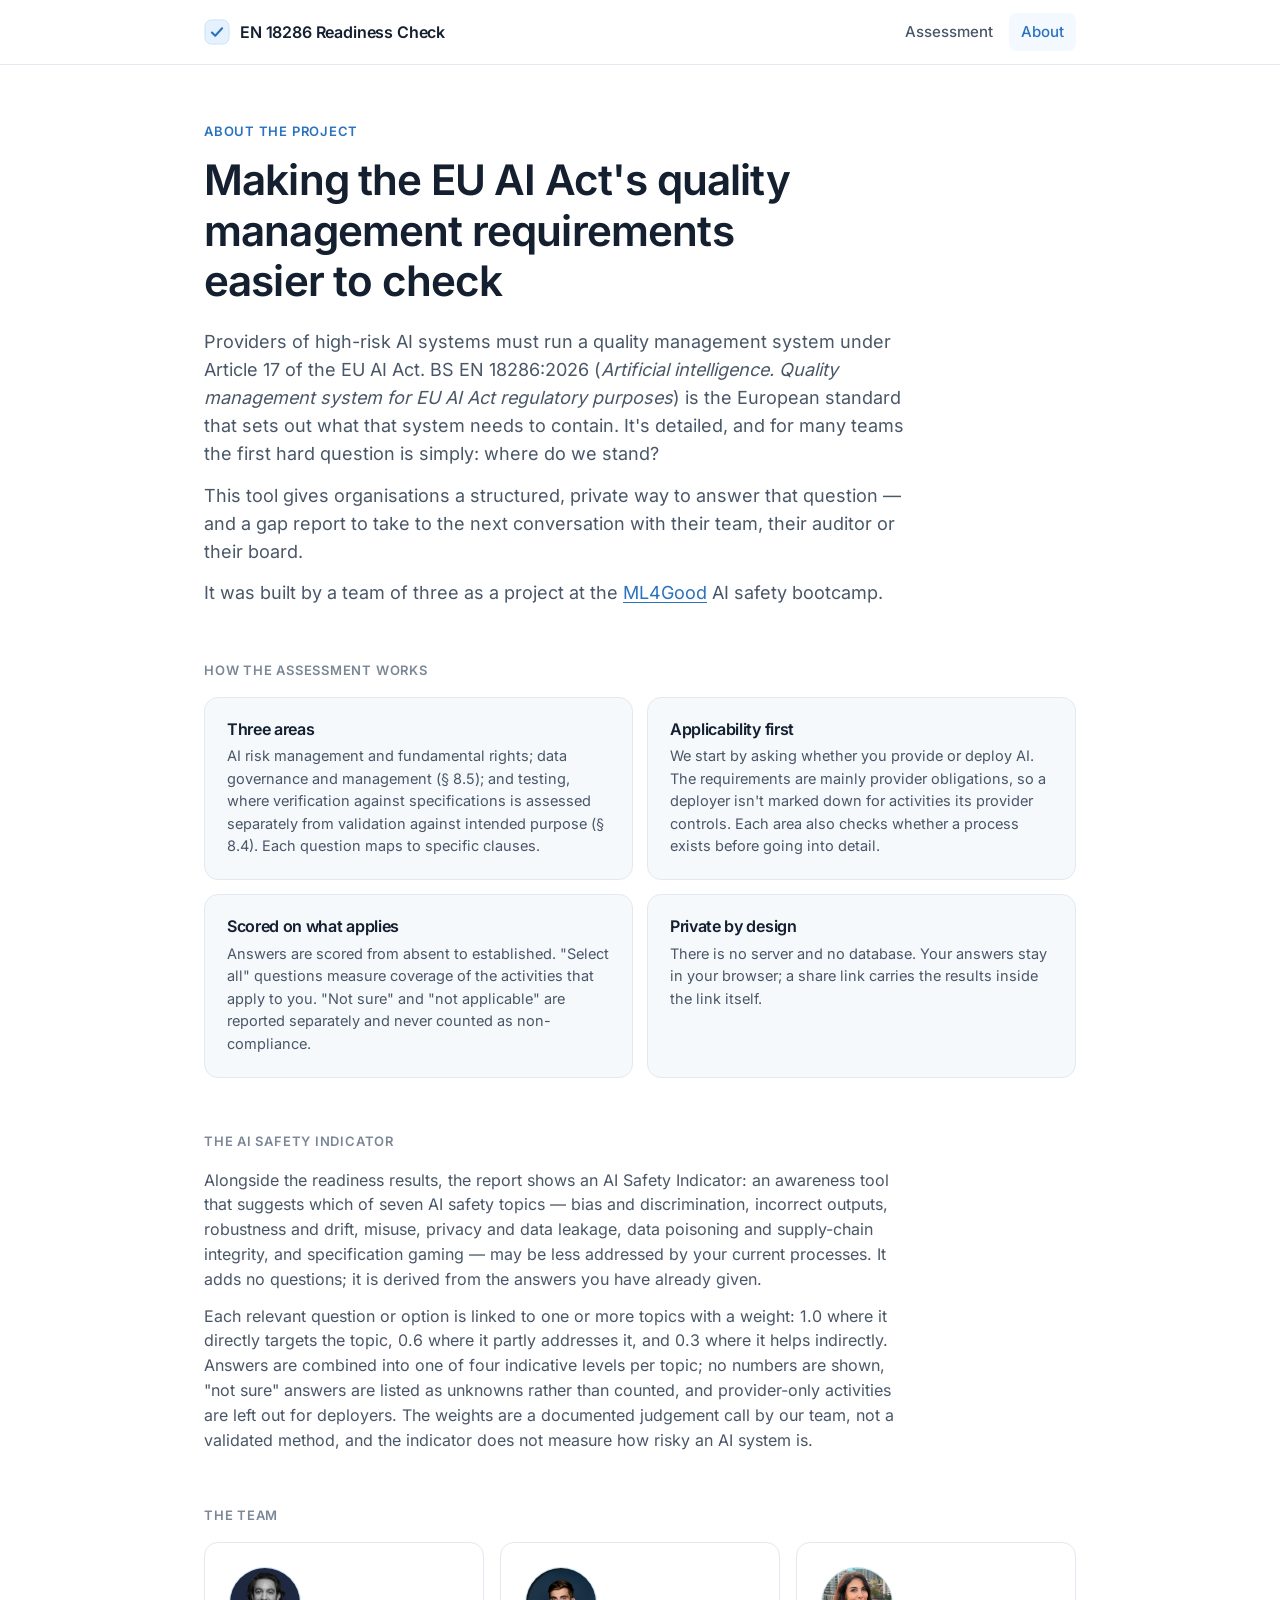
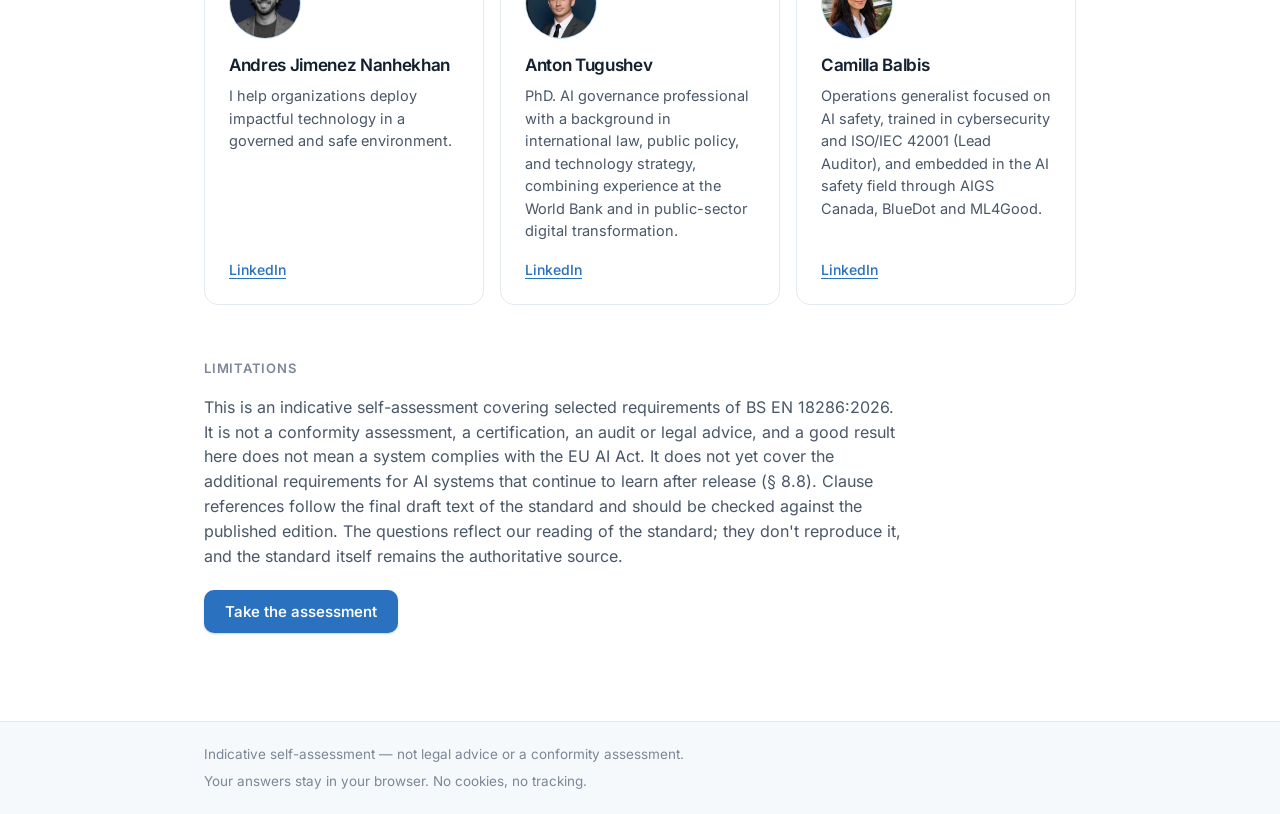
==== commit cdb78fe5: "Update about.html" ====
--- a/about.html
+++ b/about.html
@@ -144,7 +144,7 @@
 
   <footer class="site-footer">
     <div class="wrap footer-inner">
-      <p>Built at <a href="https://ml4good.org" target="_blank" rel="noopener">ML4Good</a>. Indicative self-assessment — not legal advice or a conformity assessment.</p>
+      <p>Indicative self-assessment — not legal advice or a conformity assessment.</p>
       <p>Your answers stay in your browser. No cookies, no tracking.</p>
     </div>
   </footer>
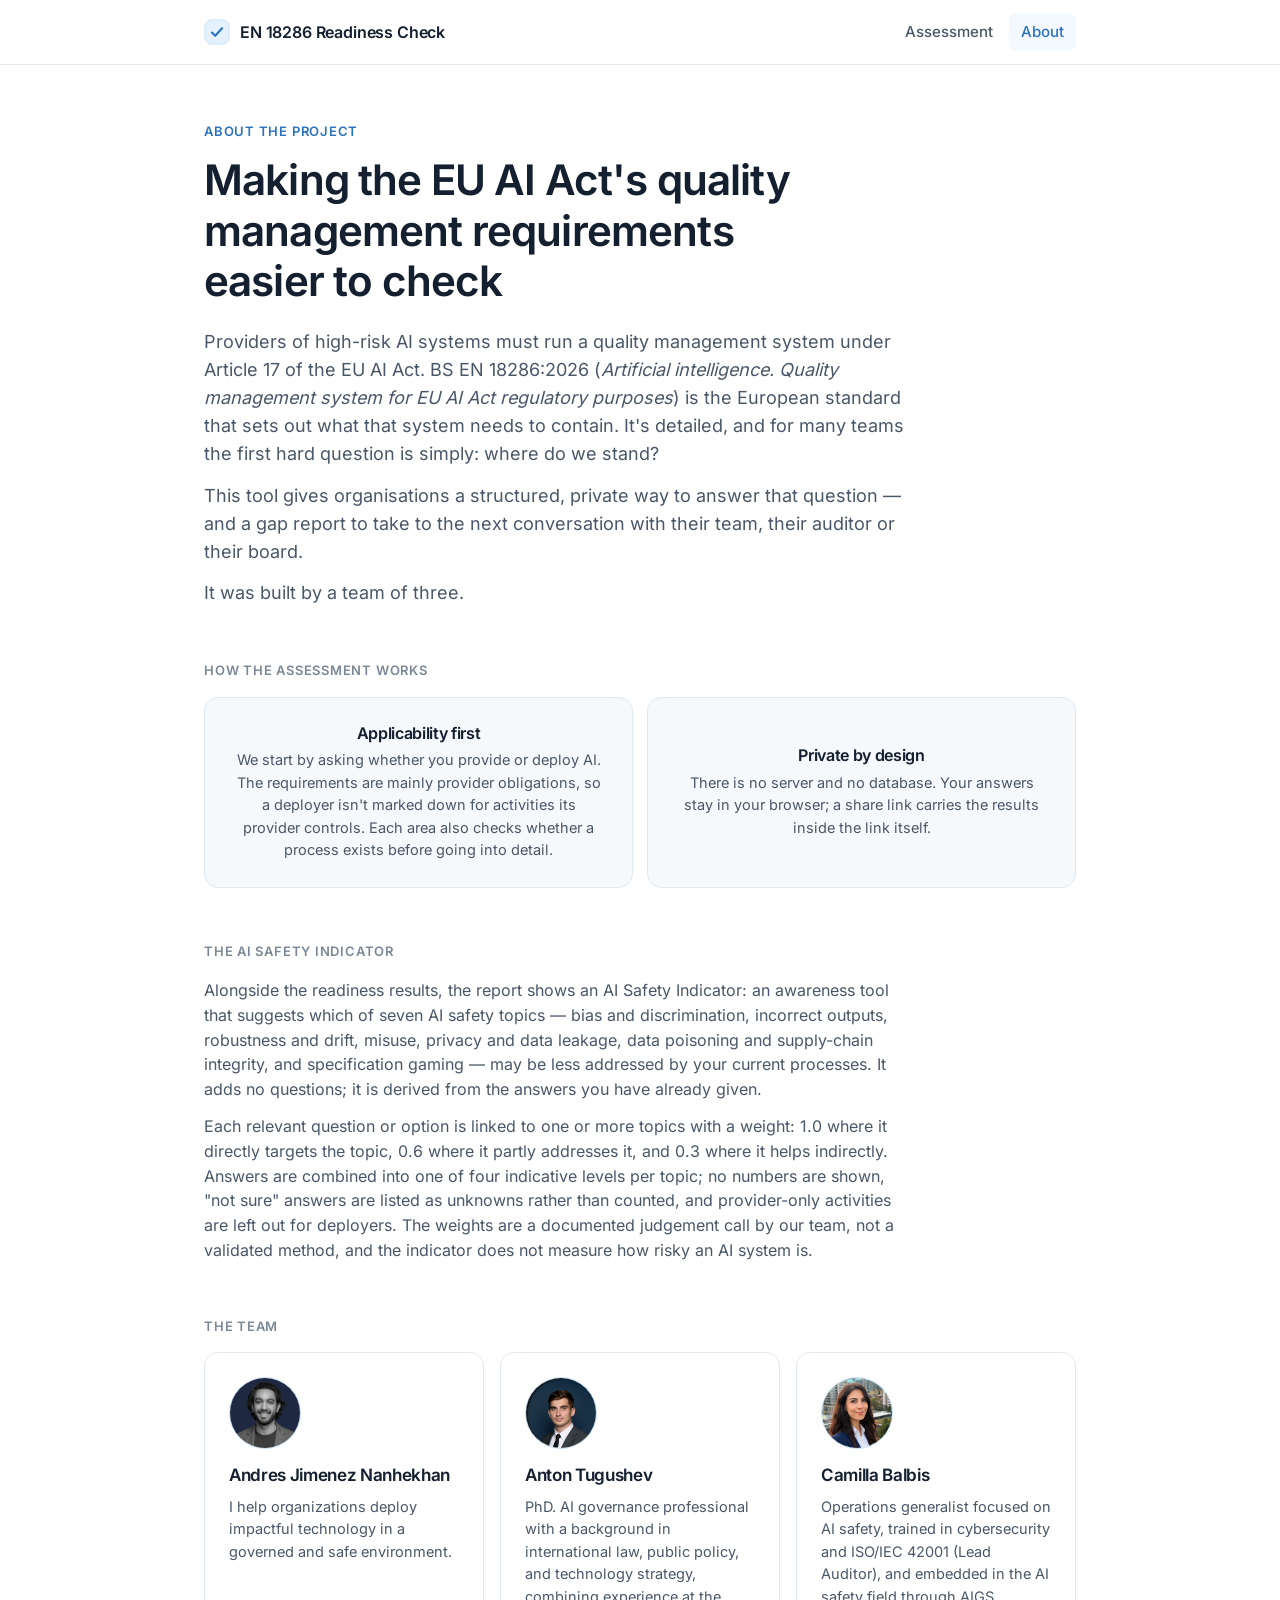
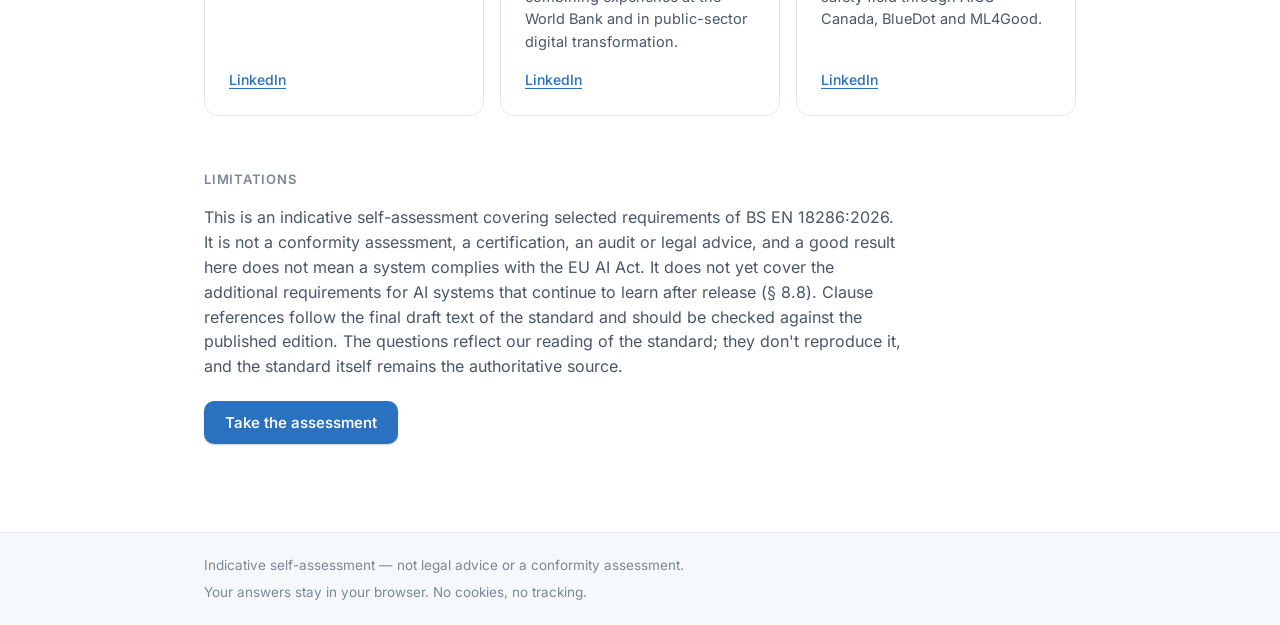
==== commit e7a41bd1: "Add files via upload" ====
--- a/about.html
+++ b/about.html
@@ -4,7 +4,7 @@
   <meta charset="utf-8" />
   <meta name="viewport" content="width=device-width, initial-scale=1" />
   <title>About — EN 18286 Readiness Check</title>
-  <meta name="description" content="About the EN 18286 Readiness Check, a project built at the ML4Good bootcamp." />
+  <meta name="description" content="About the EN 18286 Readiness Check, its method and the team behind it." />
   <meta name="theme-color" content="#ffffff" />
   <link rel="icon" href="favicon.svg" type="image/svg+xml" />
   <link rel="preload" href="assets/fonts/inter-var.woff2" as="font" type="font/woff2" crossorigin />
@@ -40,28 +40,18 @@
         This tool gives organisations a structured, private way to answer that question — and a gap report to take to
         the next conversation with their team, their auditor or their board.
       </p>
-      <!-- EDIT: one or two sentences about the bootcamp context, if you want -->
       <p class="lead">
-        It was built by a team of three as a project at the
-        <a href="https://ml4good.org" target="_blank" rel="noopener">ML4Good</a> AI safety bootcamp.
+        It was built by a team of three.
       </p>
     </section>
 
     <!-- ============ HOW IT WORKS ============ -->
     <section class="about-section">
       <h2 class="section-title">How the assessment works</h2>
-      <div class="how-grid">
-        <div class="how">
-          <h3>Three areas</h3>
-          <p>AI risk management and fundamental rights; data governance and management (§ 8.5); and testing, where verification against specifications is assessed separately from validation against intended purpose (§ 8.4). Each question maps to specific clauses.</p>
-        </div>
+      <div class="how-grid how-centered">
         <div class="how">
           <h3>Applicability first</h3>
           <p>We start by asking whether you provide or deploy AI. The requirements are mainly provider obligations, so a deployer isn't marked down for activities its provider controls. Each area also checks whether a process exists before going into detail.</p>
-        </div>
-        <div class="how">
-          <h3>Scored on what applies</h3>
-          <p>Answers are scored from absent to established. "Select all" questions measure coverage of the activities that apply to you. "Not sure" and "not applicable" are reported separately and never counted as non-compliance.</p>
         </div>
         <div class="how">
           <h3>Private by design</h3>
--- a/assets/css/styles.css
+++ b/assets/css/styles.css
@@ -353,6 +353,7 @@
 .how { padding: 22px; border: 1px solid var(--line); border-radius: var(--radius); background: var(--surface); }
 .how h3 { font-size: 16px; margin-bottom: 6px; }
 .how p { font-size: 14.5px; color: var(--text-2); }
+.how-centered .how { text-align: center; display: flex; flex-direction: column; justify-content: center; padding: 26px 28px; }
 .team { display: grid; grid-template-columns: repeat(3, 1fr); gap: 16px; }
 .person { padding: 24px; border: 1px solid var(--line); border-radius: var(--radius); background: var(--bg); display: flex; flex-direction: column; }
 .avatar {
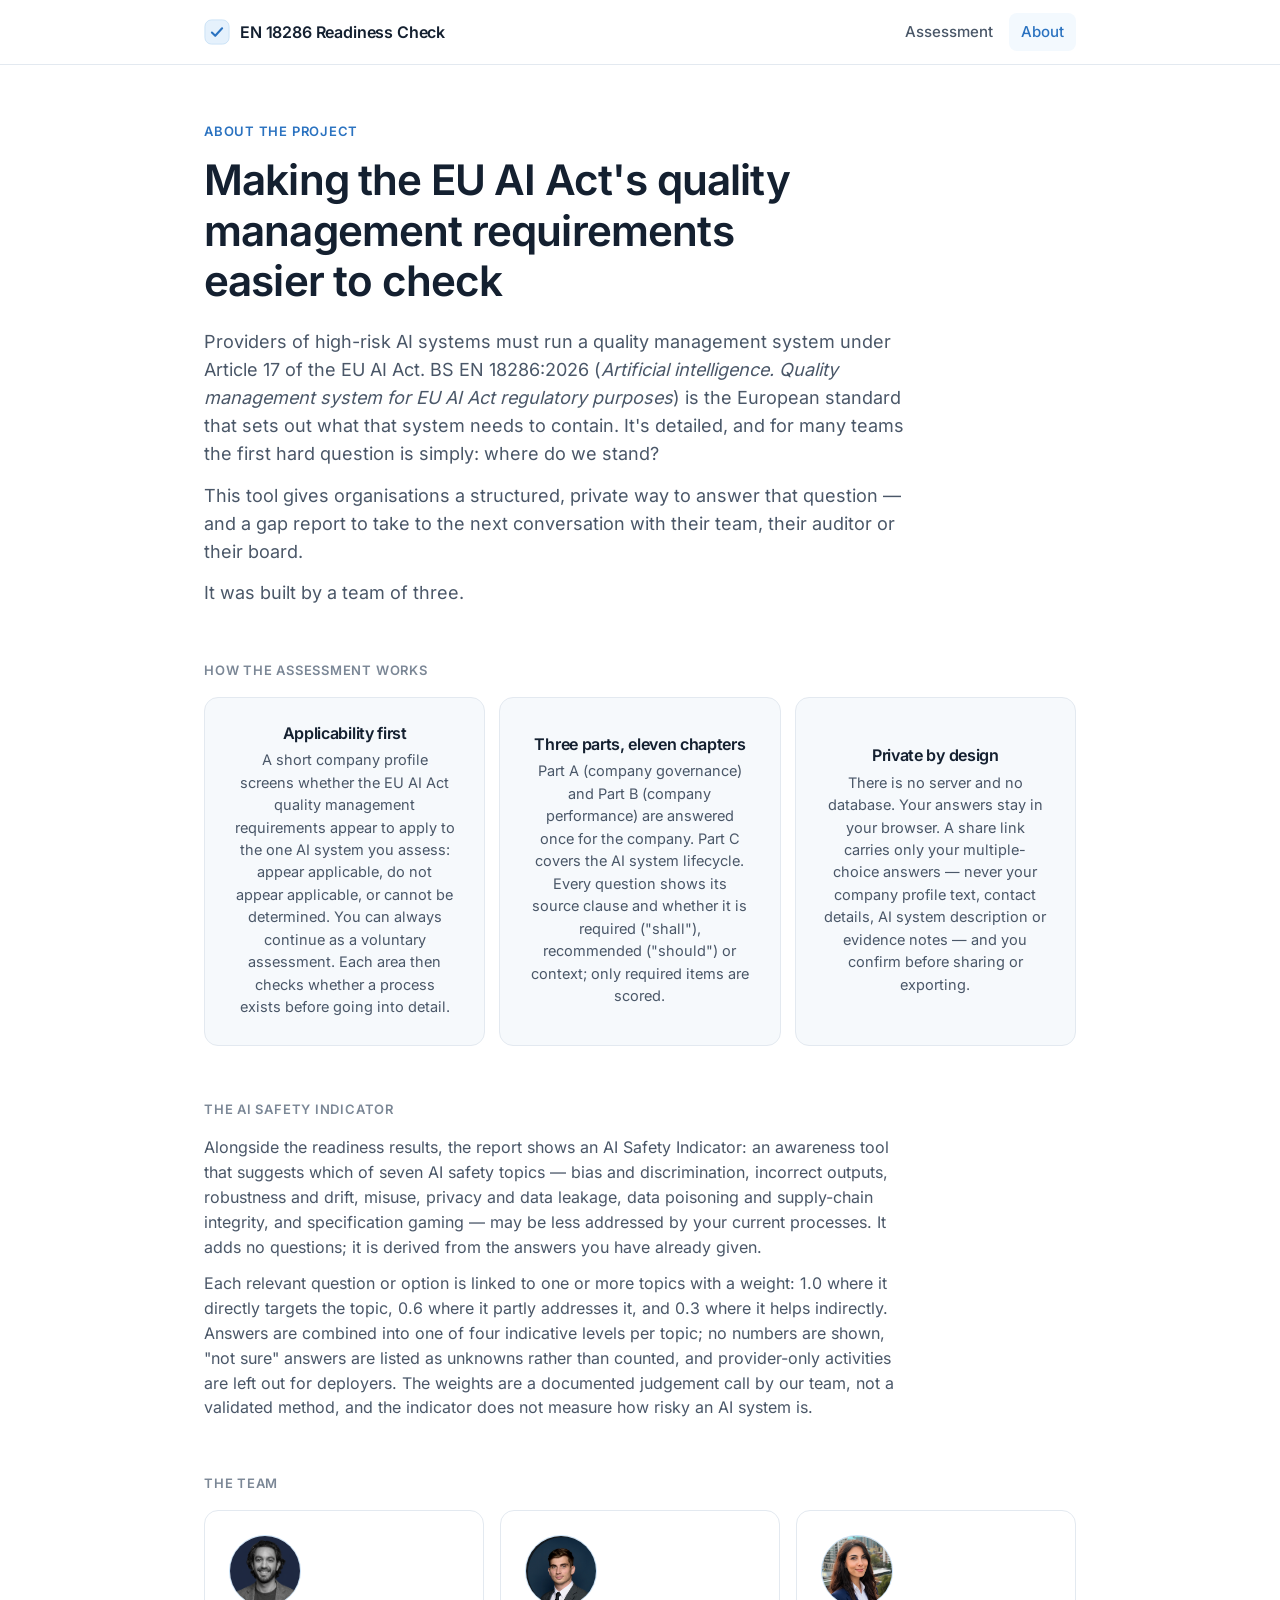
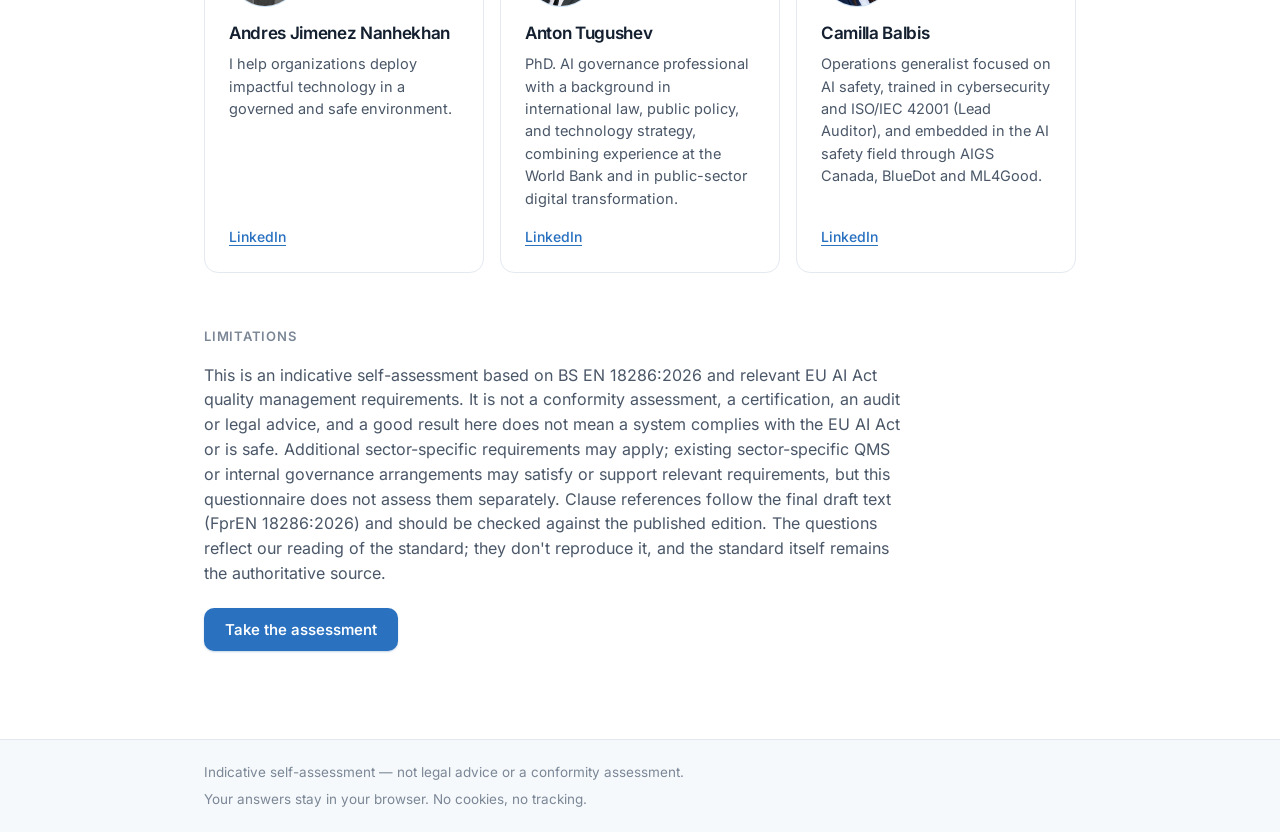
==== commit f0810e78: "Add files via upload" ====
--- a/about.html
+++ b/about.html
@@ -48,14 +48,18 @@
     <!-- ============ HOW IT WORKS ============ -->
     <section class="about-section">
       <h2 class="section-title">How the assessment works</h2>
-      <div class="how-grid how-centered">
+      <div class="how-grid how-centered how-three">
         <div class="how">
           <h3>Applicability first</h3>
-          <p>We start by asking whether you provide or deploy AI. The requirements are mainly provider obligations, so a deployer isn't marked down for activities its provider controls. Each area also checks whether a process exists before going into detail.</p>
+          <p>A short company profile screens whether the EU AI Act quality management requirements appear to apply to the one AI system you assess: appear applicable, do not appear applicable, or cannot be determined. You can always continue as a voluntary assessment. Each area then checks whether a process exists before going into detail.</p>
+        </div>
+        <div class="how">
+          <h3>Three parts, eleven chapters</h3>
+          <p>Part A (company governance) and Part B (company performance) are answered once for the company. Part C covers the AI system lifecycle. Every question shows its source clause and whether it is required ("shall"), recommended ("should") or context; only required items are scored.</p>
         </div>
         <div class="how">
           <h3>Private by design</h3>
-          <p>There is no server and no database. Your answers stay in your browser; a share link carries the results inside the link itself.</p>
+          <p>There is no server and no database. Your answers stay in your browser. A share link carries only your multiple-choice answers — never your company profile text, contact details, AI system description or evidence notes — and you confirm before sharing or exporting.</p>
         </div>
       </div>
     </section>
@@ -120,12 +124,13 @@
     <section class="about-section">
       <h2 class="section-title">Limitations</h2>
       <p class="muted">
-        This is an indicative self-assessment covering selected requirements of BS EN 18286:2026. It is not a conformity
-        assessment, a certification, an audit or legal advice, and a good result here does not mean a system complies with
-        the EU AI Act. It does not yet cover the additional requirements for AI systems that continue to learn after
-        release (§ 8.8). Clause references follow the final draft text of the standard and should be checked against the
-        published edition. The questions
-        reflect our reading of the standard; they don't reproduce it, and the standard itself remains the authoritative source.
+        This is an indicative self-assessment based on BS EN 18286:2026 and relevant EU AI Act quality management
+        requirements. It is not a conformity assessment, a certification, an audit or legal advice, and a good result here
+        does not mean a system complies with the EU AI Act or is safe. Additional sector-specific requirements may apply;
+        existing sector-specific QMS or internal governance arrangements may satisfy or support relevant requirements, but
+        this questionnaire does not assess them separately. Clause references follow the final draft text
+        (FprEN 18286:2026) and should be checked against the published edition. The questions reflect our reading of the
+        standard; they don't reproduce it, and the standard itself remains the authoritative source.
       </p>
       <p><a class="btn btn-primary" href="index.html">Take the assessment</a></p>
     </section>
--- a/assets/css/styles.css
+++ b/assets/css/styles.css
@@ -446,6 +446,103 @@
 }
 
 /* ==========================================================================
+   v3 additions: profile inputs, source line, labels, screening, dialogs,
+   summary table, compact stepper
+   ========================================================================== */
+/* Stepper: clickable steps, compact when there are many chapters */
+.step-btn {
+  display: flex; align-items: center; gap: 9px; min-width: 0; width: 100%;
+  font: inherit; color: inherit; background: none; border: 0; padding: 0; cursor: pointer; text-align: left;
+}
+.step-btn:disabled { cursor: default; }
+.step-btn:not(:disabled):hover .step-dot { box-shadow: 0 0 0 3px var(--blue-100); }
+.stepper.many { gap: 5px; }
+.stepper.many .step { flex: 0 0 auto; }
+.stepper.many .step.active { flex: 1; }
+.stepper.many .step-label { display: none; }
+.stepper.many .step.active .step-label { display: inline; }
+
+.qsource { display: flex; flex-wrap: wrap; align-items: center; gap: 6px 10px; font-size: 12.5px; color: var(--text-3); margin: -2px 0 12px; }
+.norm { font-size: 11px; font-weight: 640; letter-spacing: 0.04em; text-transform: uppercase; padding: 3px 7px; border-radius: 6px; }
+.norm-required { background: var(--blue-100); color: var(--blue-strong); }
+.norm-recommended, .norm-optional { background: var(--bg); color: var(--blue-strong); box-shadow: inset 0 0 0 1px var(--blue-200); }
+.norm-context, .norm-readiness { background: var(--surface-2); color: var(--text-2); }
+.qsystem { font-size: 13px; color: var(--text-2); margin: -4px 0 12px; display: flex; gap: 8px; }
+.qsystem span { flex-shrink: 0; font-weight: 600; color: var(--text-3); text-transform: uppercase; font-size: 11.5px; letter-spacing: 0.05em; padding-top: 1px; }
+
+.text-field { display: grid; gap: 6px; }
+.text-input {
+  width: 100%; font: inherit; font-size: 15.5px; color: var(--text);
+  padding: 13px 15px; border: 1px solid var(--line-strong); border-radius: 12px; background: var(--bg);
+  transition: border-color 0.15s, box-shadow 0.15s;
+}
+textarea.text-input { resize: vertical; min-height: 150px; line-height: 1.5; }
+select.text-input { appearance: auto; }
+.text-input:focus { outline: none; border-color: var(--blue); box-shadow: 0 0 0 3px var(--blue-100); }
+.text-input[aria-invalid="true"] { border-color: var(--warn-text); }
+.field-error { font-size: 13px; color: var(--warn-text); min-height: 1em; }
+
+.evidence { margin-top: 16px; border: 1px dashed var(--line-strong); border-radius: 12px; padding: 10px 14px; }
+.evidence summary { cursor: pointer; font-size: 14px; font-weight: 560; color: var(--text-2); }
+.evidence textarea { width: 100%; margin-top: 10px; font: inherit; font-size: 14.5px; padding: 10px 12px; border: 1px solid var(--line-strong); border-radius: 10px; resize: vertical; }
+.evidence textarea:focus { outline: none; border-color: var(--blue); box-shadow: 0 0 0 3px var(--blue-100); }
+
+.privacy-note { margin-top: 18px; padding: 14px 18px; border-radius: 12px; background: var(--surface); border: 1px solid var(--line); font-size: 14px; color: var(--text-2); max-width: 70ch; }
+.part-title { font-size: 15px; font-weight: 620; margin: 26px 0 12px; display: flex; flex-wrap: wrap; align-items: baseline; gap: 4px 12px; }
+.part-title span { font-size: 13.5px; font-weight: 450; color: var(--text-3); }
+.part-block .part-title { margin-top: 0; }
+.results-part { margin-top: 28px; }
+.ch-num { display: inline-block; min-width: 26px; color: var(--blue); font-variant-numeric: tabular-nums; }
+
+/* Screening */
+.screening .screen-text { color: var(--text-2); margin: 4px 0 14px; max-width: 64ch; }
+.screen-reasons { margin: 0 0 16px; padding-left: 18px; font-size: 14.5px; color: var(--text); }
+.screen-reasons li { margin: 4px 0; }
+.screen-notes { margin: 14px 0; padding-left: 18px; font-size: 13.5px; color: var(--text-2); }
+.screening .note { margin: 12px 0; }
+.screening .si-notice { margin-top: 16px; }
+.small-muted { font-size: 12.5px; color: var(--text-3); margin-top: 6px; }
+
+/* Results additions */
+.report-system { margin-top: 12px; font-size: 14px; color: var(--text-2); max-width: 70ch; display: flex; gap: 10px; }
+.report-system span { flex-shrink: 0; font-weight: 600; color: var(--text-3); text-transform: uppercase; font-size: 11.5px; letter-spacing: 0.05em; padding-top: 2px; }
+.report-disclaimer { margin-top: 10px; font-size: 13.5px; }
+.table-wrap { overflow-x: auto; border: 1px solid var(--line); border-radius: var(--radius); }
+.sumtable { width: 100%; border-collapse: collapse; font-size: 14px; font-variant-numeric: tabular-nums; }
+.sumtable th, .sumtable td { padding: 10px 12px; text-align: right; border-top: 1px solid var(--line); white-space: nowrap; }
+.sumtable th { border-top: 0; font-size: 12px; font-weight: 600; color: var(--text-3); text-transform: uppercase; letter-spacing: 0.04em; background: var(--surface); }
+.sumtable th:nth-child(2), .sumtable td:nth-child(2) { text-align: left; white-space: normal; }
+.sumtable th:first-child, .sumtable td:first-child { text-align: left; color: var(--text-3); width: 32px; }
+.sumtable .row-na td { color: var(--text-3); }
+.sumtable .row-na td:last-child { text-align: left; }
+.skipped { margin-top: 22px; }
+.skipped summary { cursor: pointer; font-size: 13px; font-weight: 600; color: var(--text-3); text-transform: uppercase; letter-spacing: 0.05em; }
+.skipped .gaps { margin-top: 6px; }
+.ans-free { white-space: pre-wrap; font-weight: 450; }
+.ans-note { color: var(--text-2); font-weight: 450; font-style: italic; }
+
+/* Dialogs */
+.dlg { border: 1px solid var(--line); border-radius: 16px; padding: 26px; max-width: 480px; width: calc(100% - 32px); box-shadow: 0 20px 60px -20px rgba(20, 32, 48, 0.35); color: var(--text); }
+.dlg::backdrop { background: rgba(20, 32, 48, 0.35); }
+.dlg h2 { font-size: 20px; margin-bottom: 12px; }
+.dlg p { font-size: 14.5px; color: var(--text-2); margin-bottom: 10px; }
+.check { display: flex; gap: 10px; align-items: flex-start; font-size: 14.5px; margin: 12px 0; cursor: pointer; }
+.check input { margin-top: 3px; width: 16px; height: 16px; accent-color: var(--blue); flex-shrink: 0; }
+.dlg-actions { display: flex; justify-content: flex-end; gap: 8px; margin-top: 18px; }
+
+@media print {
+  .dlg, .qnav, .no-print { display: none !important; }
+  .table-wrap { overflow: visible; }
+  .chapter { break-inside: auto; }
+}
+@media (max-width: 760px) {
+  .qnav { flex-wrap: wrap; }
+  #saveexit { order: 3; width: 100%; }
+  .sumtable { font-size: 13px; }
+  .sumtable th, .sumtable td { padding: 8px; }
+}
+
+/* ==========================================================================
    Responsive
    ========================================================================== */
 @media (max-width: 760px) {
@@ -492,3 +589,11 @@
 @media (prefers-reduced-motion: reduce) {
   * { transition: none !important; }
 }
+
+/* v3: with many chapters, phones show dots only */
+@media (max-width: 760px) {
+  .stepper.many .step.active { flex: 0 0 auto; }
+  .stepper.many .step.active .step-label { display: none; }
+}
+.how-grid.how-three { grid-template-columns: repeat(3, 1fr); }
+@media (max-width: 760px) { .how-grid.how-three { grid-template-columns: 1fr; } }
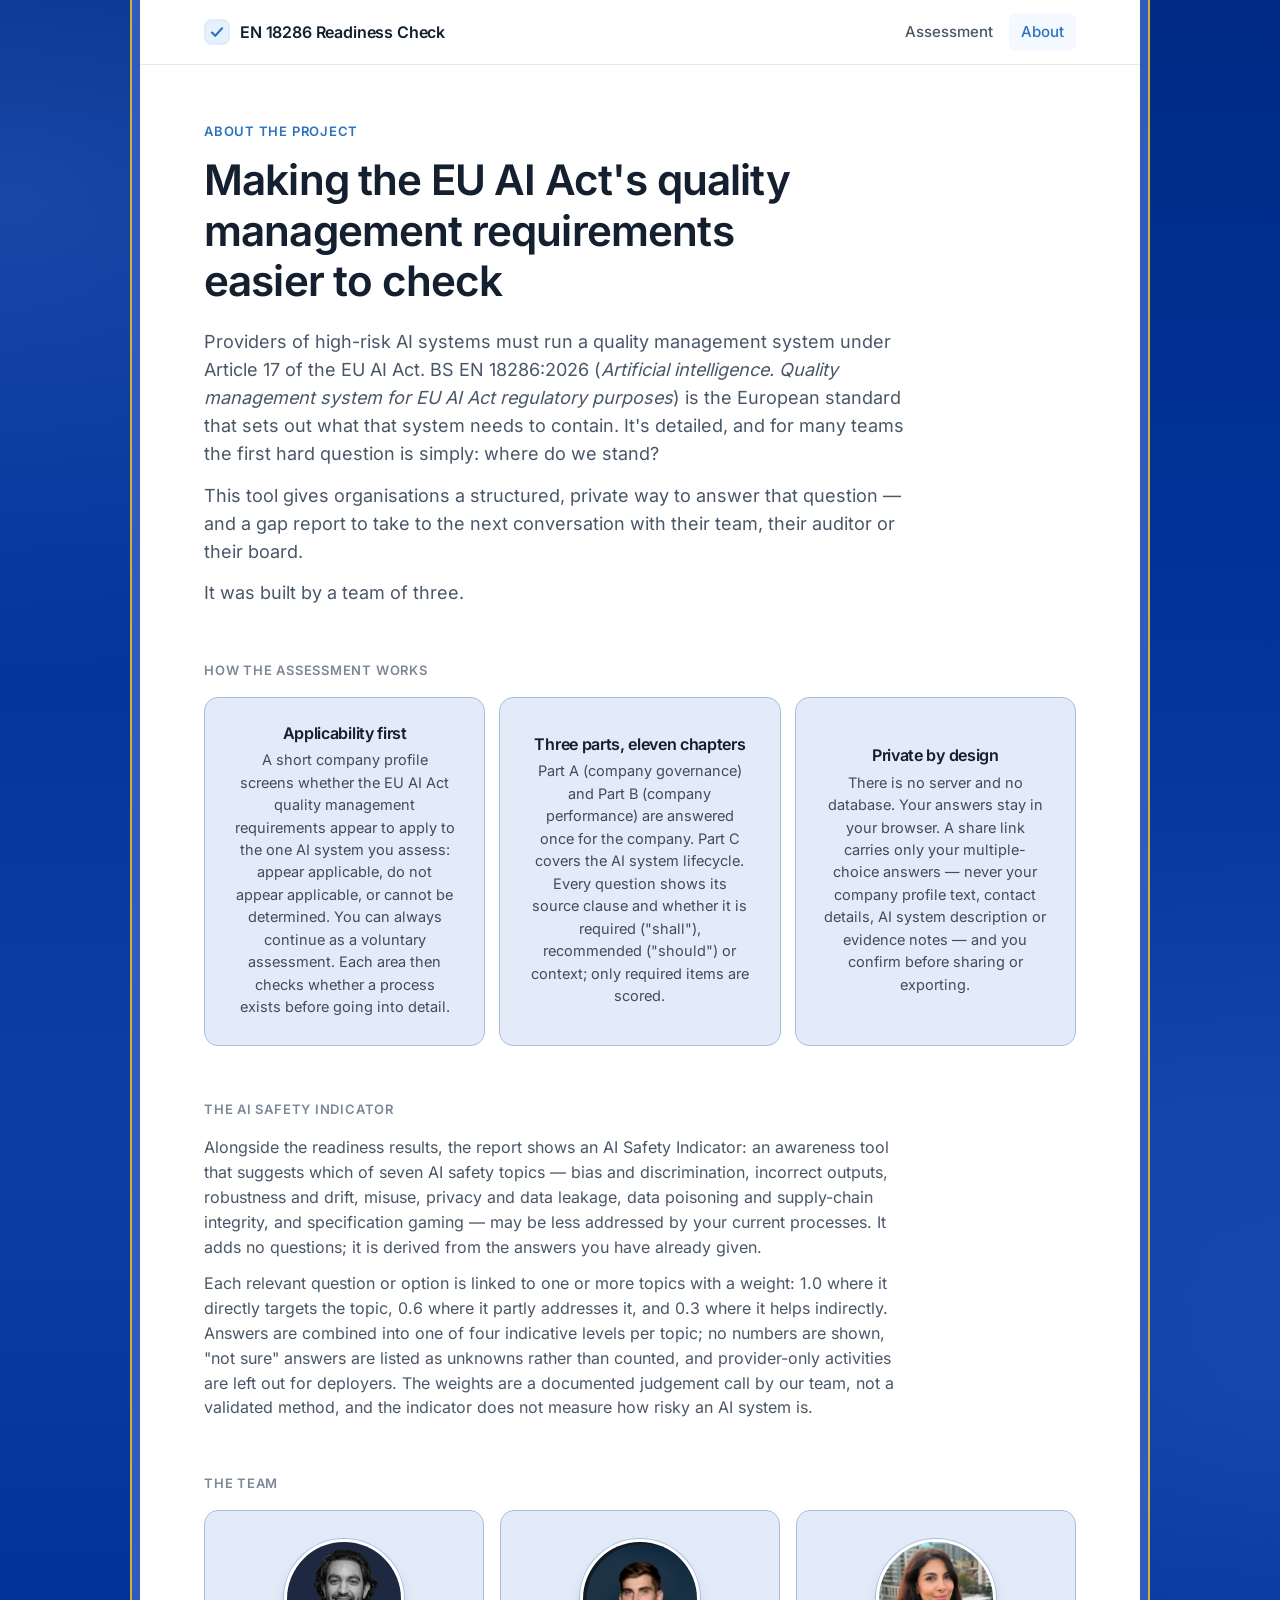
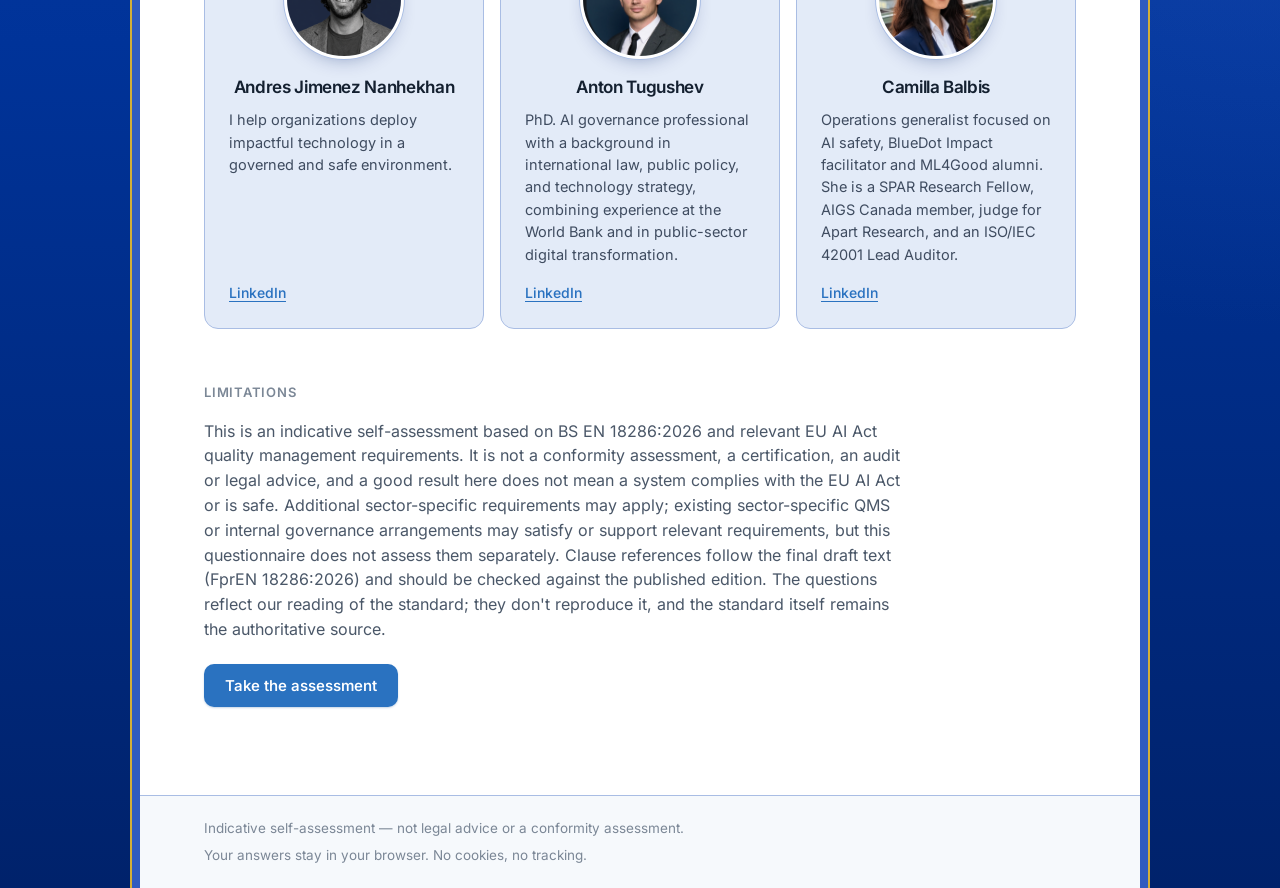
==== commit 5c4cf161: "Update about.html" ====
--- a/about.html
+++ b/about.html
@@ -111,7 +111,7 @@
         <article class="person">
           <img class="avatar" src="assets/img/Cami.jpeg" alt="Camilla Balbis" data-initials="CB" width="72" height="72" loading="lazy" />
           <h3>Camilla Balbis</h3>
-          <p class="bio">Operations generalist focused on AI safety, trained in cybersecurity and ISO/IEC 42001 (Lead Auditor), and embedded in the AI safety field through AIGS Canada, BlueDot and ML4Good.</p>
+          <p class="bio">Operations generalist focused on AI safety, BlueDot Impact facilitator and ML4Good alumni. She is a SPAR Research Fellow, AIGS Canada member, judge for Apart Research, and an ISO/IEC 42001 Lead Auditor. </p>
           <p class="links">
             <a href="https://www.linkedin.com/in/camillabalbis/" target="_blank" rel="noopener">LinkedIn</a>
           </p>
--- a/assets/css/styles.css
+++ b/assets/css/styles.css
@@ -597,3 +597,92 @@
 }
 .how-grid.how-three { grid-template-columns: repeat(3, 1fr); }
 @media (max-width: 760px) { .how-grid.how-three { grid-template-columns: 1fr; } }
+
+/* ==========================================================================
+   Facelift (v3.1) — EU-blue frame and solid-colour panels.
+   Purely visual: overrides only, no content or layout logic changes.
+   To undo, delete everything from this comment to the end of the file.
+   ========================================================================== */
+:root {
+  --eu: #003399;            /* EU flag blue (Reflex Blue) */
+  --eu-deep: #00226b;
+  --eu-band: #2f5bbf;       /* lighter blue band next to the page */
+  --gold: #d4af37;          /* elegant gold hairline */
+  --col: 1000px;            /* width of the white page column */
+  --gutter: 28px;           /* minimum blue showing at each side */
+  --frame-bg: #e3ebf8;      /* solid panel fill */
+  --frame-line: #a9bde4;    /* panel border */
+}
+
+/* Blue surround. The gradient spans the whole page height, so the tone
+   shifts gently as you scroll. No animation or script involved. */
+body {
+  background-color: var(--eu);
+  background-image:
+    radial-gradient(1200px 700px at 0% 8%, rgba(70, 120, 220, 0.35), transparent 70%),
+    radial-gradient(1000px 800px at 100% 55%, rgba(60, 110, 210, 0.28), transparent 70%),
+    linear-gradient(180deg, #002a85 0%, var(--eu) 22%, #0d3ea6 45%, var(--eu) 66%, var(--eu-deep) 100%);
+}
+
+/* The white page column, edged with a lighter-blue band and a gold hairline. */
+.site-header, .main, .site-footer {
+  width: min(var(--col), calc(100% - 2 * var(--gutter)));
+  margin-left: auto; margin-right: auto;
+  box-shadow: -8px 0 0 var(--eu-band), 8px 0 0 var(--eu-band), -10px 0 0 var(--gold), 10px 0 0 var(--gold);
+}
+.main {
+  border-radius: 0 !important; /* the column is focused on page change; keep its corners square */
+  max-width: none;
+  background: var(--bg);
+  /* keeps the text column exactly as wide as before (872px) */
+  padding-left: max(24px, calc((min(var(--col), 100vw - 2 * var(--gutter)) - 872px) / 2));
+  padding-right: max(24px, calc((min(var(--col), 100vw - 2 * var(--gutter)) - 872px) / 2));
+}
+.site-header { background: #fff; }
+.site-footer { border-top: 1px solid var(--frame-line); }
+
+/* Solid-colour panels (intro chips, chapter list, start card, notes, about cards, bios). */
+.meta li, .start-card, .area, .how, .person, .note, .privacy-note, .si-notice, .answers {
+  background: var(--frame-bg);
+  border-color: var(--frame-line);
+  /* slightly darker secondary text so it stays readable on the blue fill */
+  --text-2: #3f4c60;
+  --text-3: #55637a;
+  --line: #c2d1ee;
+  --surface: #edf2fb;
+}
+.meta li { border-width: 1px; border-style: solid; }
+.meta-k { color: var(--eu); }
+.area-num { color: var(--eu); }
+.start-card { box-shadow: var(--shadow); }
+
+/* Dense panels keep a white body for readability, with the same blue frame and a top accent. */
+.qcard, .chapter, .summary, .si-list, .table-wrap, .dlg {
+  border-color: var(--frame-line);
+  box-shadow: inset 0 3px 0 var(--eu), var(--shadow);
+}
+
+/* Team bios: larger centred photo and name; the rest of the card as before. */
+.person .avatar {
+  width: 120px; height: 120px;
+  margin: 4px auto 18px;
+  font-size: 34px;
+  border: 3px solid #fff;
+  box-shadow: 0 0 0 1px var(--frame-line), 0 8px 20px -10px rgba(0, 34, 107, 0.45);
+}
+.person h3 { text-align: center; margin-bottom: 12px; }
+
+@media (max-width: 760px) {
+  :root { --gutter: 10px; }
+  .site-header, .main, .site-footer {
+    box-shadow: -4px 0 0 var(--eu-band), 4px 0 0 var(--eu-band), -6px 0 0 var(--gold), 6px 0 0 var(--gold);
+  }
+  .main { padding-left: 18px; padding-right: 18px; }
+}
+
+@media print {
+  body { background: #fff; }
+  .site-header, .main, .site-footer { width: auto; box-shadow: none; }
+  .main { padding-left: 0; padding-right: 0; }
+  .qcard, .chapter, .summary, .si-list, .table-wrap { box-shadow: none; }
+}
